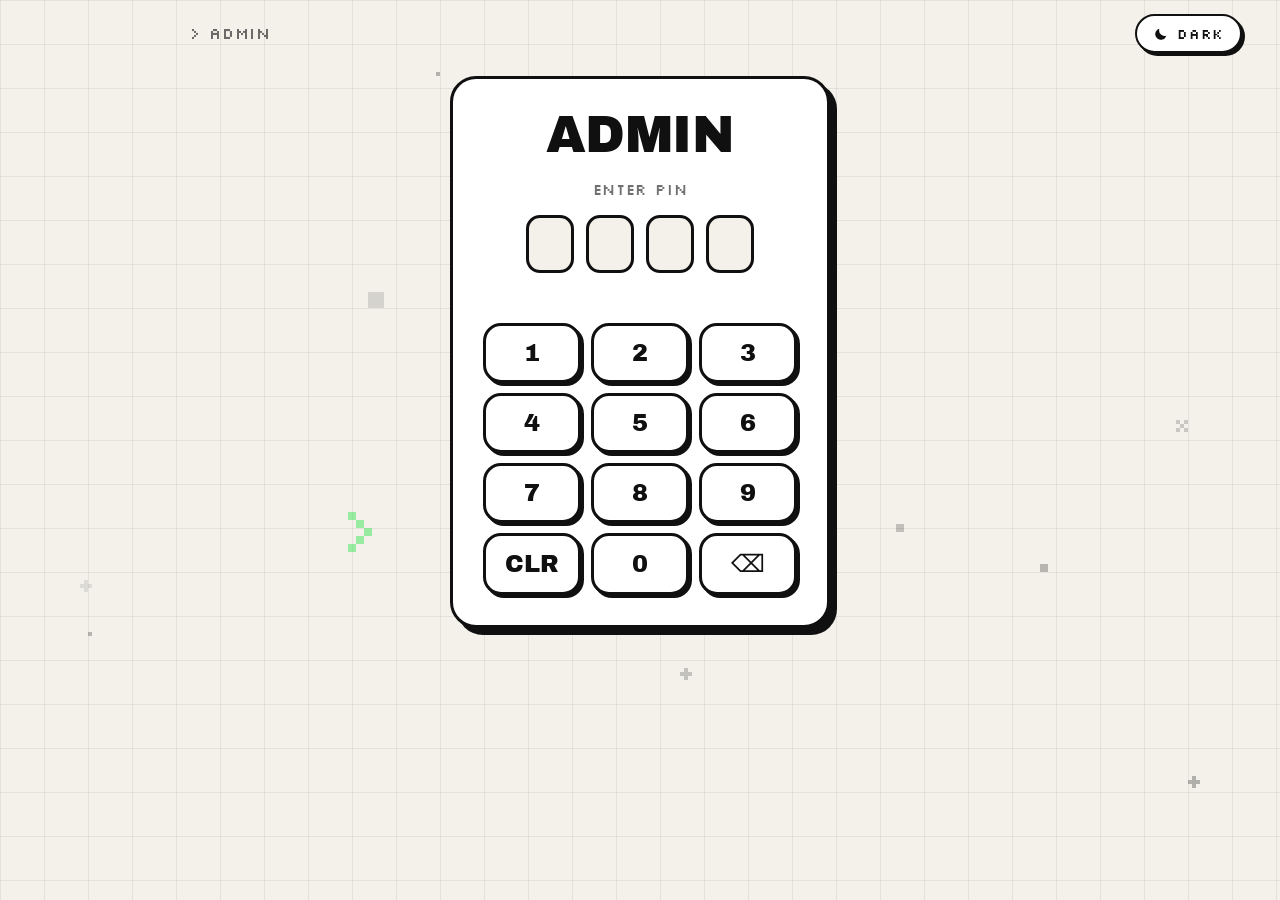
==== admin.html @ 2a78ed84 "Add files via upload" ====
<!DOCTYPE html><html lang="en"><head><meta charset="UTF-8"><meta name="viewport" content="width=device-width, initial-scale=1"><meta name="robots" content="noindex,nofollow">
<script>try{document.documentElement.dataset.theme=localStorage.getItem("theme")||(matchMedia("(prefers-color-scheme:dark)").matches?"dark":"light")}catch(e){document.documentElement.dataset.theme="light"}</script>
<link href="https://fonts.googleapis.com/css2?family=Archivo+Black&family=Bowlby+One&family=Bricolage+Grotesque:opsz,wght@12..96,400;12..96,500;12..96,800&family=Caveat:wght@500&family=Silkscreen&display=swap" rel="stylesheet">
<link rel="stylesheet" href="style.css"><title>Admin</title>
<style>
.pin,.fm{padding:clamp(18px,4vw,30px);display:flex;flex-direction:column;gap:16px}
.pin{max-width:380px;margin:auto;align-items:center;text-align:center;width:100%}
.dots{display:flex;gap:12px}.dots i{width:48px;height:58px;border:3px solid var(--bd);border-radius:14px;display:grid;place-items:center;background:var(--bg)}
.dots i.on::after{content:"";width:18px;height:18px;border-radius:50%;background:var(--acc);border:3px solid var(--bd)}
.shake{animation:sh .4s}@keyframes sh{25%{transform:translateX(-8px)}75%{transform:translateX(8px)}}
.keys{display:grid;grid-template-columns:repeat(3,1fr);gap:10px;width:100%}
.keys button{font-family:'Archivo Black',sans-serif;font-size:1.5rem;padding:14px 0;color:var(--ink);background:var(--card);border:3px solid var(--bd);border-radius:18px;box-shadow:3px 3px 0 var(--sh);cursor:pointer}
.keys button:active{transform:translate(2px,2px);box-shadow:1px 1px 0 var(--sh)}
.tabs,.bar{display:flex;gap:10px;flex-wrap:wrap;align-items:center}
.tabs button.on{background:var(--acc);color:#0b0b0b}
.fld{display:flex;flex-direction:column;gap:6px;font-weight:800;text-align:left}
input,textarea,select{font:inherit;font-weight:500;padding:12px 14px;border:3px solid var(--bd);border-radius:14px;background:var(--bg);color:var(--ink);width:100%}
textarea{resize:vertical;line-height:1.5}
.row .ttl{flex:1;min-width:0}.acts{display:flex;gap:8px;flex-wrap:wrap;justify-content:flex-end}
.dng{background:#ff5a4d;color:#0b0b0b}
.err{color:#ff5a4d;font-weight:800}
</style></head><body>
<main><div class="logo px">&gt; Admin</div><div id="app"></div></main>
<script src="lib.js"></script>
<script>
const PIN="6767",{o,r}=repo();let tab="videos",token=localStorage.getItem("ghtoken")||"",notice="";
const app=$("app"),base="https://api.github.com/repos/"+o+"/"+r;
const hdr=(x={})=>({Accept:"application/vnd.github+json",Authorization:"Bearer "+token,...x});
async function gh(p,opt={}){const res=await fetch(base+p,{cache:"no-store",...opt,headers:hdr(opt.headers)});
 if(!res.ok){const e=new Error("http");e.status=res.status;throw e}return res.status===204?null:res.json()}
async function raw(p){const res=await fetch(base+"/contents/"+p,{cache:"no-store",headers:hdr({Accept:"application/vnd.github.raw+json"})});if(!res.ok)throw 0;return res.text()}
const cp=p=>"/contents/"+p.split("/").map(encodeURIComponent).join("/");
const ls=async d=>{try{return await gh(cp(d))}catch(e){if(e.status===404)return[];throw e}};
const put=(p,b64,sha,m)=>gh(cp(p),{method:"PUT",headers:{"Content-Type":"application/json"},body:JSON.stringify({message:m,content:b64,...(sha?{sha}:{})})});
const del=(p,sha,m)=>gh(cp(p),{method:"DELETE",headers:{"Content-Type":"application/json"},body:JSON.stringify({message:m,sha})});
const enc=t=>{const b=new TextEncoder().encode(t);let s="";for(let i=0;i<b.length;i+=8192)s+=String.fromCharCode(...b.subarray(i,i+8192));return btoa(s)};
const fb64=f=>new Promise((ok,no)=>{const x=new FileReader();x.onload=()=>ok(x.result.split(",")[1]);x.onerror=no;x.readAsDataURL(f)});
const slug=t=>t.toLowerCase().normalize("NFKD").replace(/[^a-z0-9]+/g,"-").replace(/^-|-$/g,"").slice(0,28);
const explain=e=>e.status===401?"The GitHub token is wrong or expired. Tap Disconnect and add a new one.":e.status===403||e.status===404?"GitHub says no. Check the token allows 'Contents: Read and write' for the repository "+r+".":e.status===409||e.status===422?"A save clashed with another one. Wait a few seconds and try again.":"Something went wrong"+(e.status?" ("+e.status+")":"")+". Check your internet and try again.";
const btn=(c,t,f)=>{const b=el("button",c);b.type="button";b.textContent=t;b.onclick=f;return b};

function gate(){
 app.innerHTML='<div class="card pin"><h1>Admin</h1><p class="px hint">Enter PIN</p><div class="dots" id="dots"><i></i><i></i><i></i><i></i></div><p class="hint" id="pm">&nbsp;</p><div class="keys" id="keys"></div></div>';
 let v="",busy=false;const dots=[...document.querySelectorAll("#dots i")];
 const paint=()=>dots.forEach((d,i)=>d.classList.toggle("on",i<v.length));
 const press=k=>{if(busy)return;if(k==="x")v=v.slice(0,-1);else if(k==="c")v="";else if(v.length<4)v+=k;paint();
  if(v.length===4){if(v===PIN){removeEventListener("keydown",kd);sessionStorage.setItem("adm","1");start()}
   else{busy=true;$("pm").textContent="Wrong PIN";$("dots").classList.add("shake");setTimeout(()=>{$("dots").classList.remove("shake");v="";busy=false;paint();$("pm").innerHTML="&nbsp;"},500)}}};
 const kd=e=>{if(/^\d$/.test(e.key))press(e.key);else if(e.key==="Backspace")press("x")};
 addEventListener("keydown",kd);
 const L={c:"CLR",x:"\u232B"};["1","2","3","4","5","6","7","8","9","c","0","x"].forEach(k=>{const b=el("button");b.textContent=L[k]||k;b.onclick=()=>press(k);$("keys").append(b)});
}
function start(){token?dash():connect()}
function connect(m){
 app.innerHTML='<div class="card fm"><h1>Connect GitHub</h1><p class="hint">Repository: <b></b></p><label class="fld">GitHub token<input id="tok" type="password" autocomplete="off" placeholder="github_pat_..."></label><p class="hint">Paste it once. It is kept only in this browser.</p><p class="err" id="cm"></p><div class="bar"></div></div>';
 app.querySelector("b").textContent=o+"/"+r;if(m)$("cm").textContent=m;
 app.querySelector(".bar").append(btn("btn","Connect",async()=>{token=$("tok").value.trim();
  try{const j=await gh("");if(!j.permissions||!j.permissions.push)throw{status:403};localStorage.setItem("ghtoken",token);dash()}catch(e){token="";$("cm").textContent=explain(e)}}));
}
async function dash(){
 app.innerHTML='<div style="display:flex;flex-direction:column;gap:18px"><div class="tabs"></div><div class="bar"></div><p class="hint" id="nt"></p><div class="list" id="items"></div></div>';
 const tabs=app.querySelector(".tabs"),bar=app.querySelector(".bar");
 [["videos","Final Videos"],["scripts","Video Scripts"]].forEach(([k,l])=>{const b=btn("back"+(tab===k?" on":""),l,()=>{tab=k;dash()});tabs.append(b)});
 bar.append(btn("btn","+ Add new",()=>form(null)),btn("back","Disconnect",()=>{localStorage.removeItem("ghtoken");token="";connect()}));
 $("nt").textContent=notice;notice="";
 const box=$("items");box.append(msg("Loading..."));
 try{
  const names=natural((await ls(tab)).filter(x=>x.type==="dir").map(x=>x.name)).reverse();
  const ts=await Promise.all(names.map(n=>raw(tab+"/"+n+"/info.txt").then(t=>parseInfo(t).title||pretty(n)).catch(()=>pretty(n))));
  box.innerHTML="";if(!names.length)box.append(msg("Nothing here yet. Tap + Add new."));
  names.forEach((n,i)=>{const row=el("div","card row"),num=el("span","num"),t=el("span","ttl"),a=el("div","acts");
   num.textContent=numOf(n,0);t.textContent=ts[i];
   const idle=()=>{a.innerHTML="";a.append(btn("back","Edit",()=>form(n)),btn("back","Delete",ask))};
   const ask=()=>{a.innerHTML="";a.append(btn("back dng","Yes, delete",()=>remove(n,a)),btn("back","Cancel",idle))};
   idle();row.append(num,t,a);box.append(row)});
 }catch(e){box.innerHTML="";box.append(msg(explain(e)))}
}
async function remove(n,a){
 a.textContent="Deleting...";
 try{const fs=await ls(tab+"/"+n);for(const f of fs)await del(tab+"/"+n+"/"+f.name,f.sha,"Delete "+n);notice="Deleted. The live site updates in 1-2 minutes."}
 catch(e){notice=explain(e)}
 dash();
}
async function form(item){
 const sc=tab==="scripts",k=tab;
 app.innerHTML='<div class="card fm"><h1></h1>'+
  '<label class="fld">Title<input id="ft"></label>'+
  '<label class="fld">'+(sc?"Instagram video link":"YouTube link (clients watch this)")+'<input id="fv" placeholder="https://..."></label>'+
  (sc?"":'<label class="fld">Google Drive link (for the Download button)<input id="fd" placeholder="https://drive.google.com/..."></label>')+
  '<label class="fld">Video shape<select id="fs"><option value="vertical">Vertical (reel)</option><option value="wide">Wide (16:9)</option></select></label>'+
  (sc?'<label class="fld">Script text<textarea id="fx" rows="14" placeholder="One line per line. Blank line = new paragraph. Put *stars* around bold lines."></textarea></label><label class="fld">Audio (MP3 only)<input id="fa" type="file" accept=".mp3,audio/mpeg"></label>':"")+
  '<p class="hint" id="st"></p><div class="bar"></div></div>';
 app.querySelector("h1").textContent=(item?"Edit ":"New ")+(sc?"script":"video");
 const st=m=>{$("st").textContent=m},sh={};
 const bar=app.querySelector(".bar"),save=btn("btn","Save",go),cancel=btn("back","Cancel",dash);bar.append(save,cancel);
 if(item){st("Loading...");save.disabled=true;
  try{(await ls(k+"/"+item)).forEach(f=>sh[f.name]=f.sha);
   const i=parseInfo(await raw(k+"/"+item+"/info.txt").catch(()=>""));
   $("ft").value=i.title||pretty(item);$("fv").value=i.video;if(!sc)$("fd").value=i.download;$("fs").value=i.wide?"wide":"vertical";
   if(sc)$("fx").value=await raw(k+"/"+item+"/script.txt").catch(()=>"");st("")}
  catch(e){st(explain(e));return}
  save.disabled=false}
 async function go(){
  const t=$("ft").value.trim(),v=$("fv").value.trim(),d=sc?"":$("fd").value.trim(),w=$("fs").value==="wide";
  if(!t)return st("Please enter a title.");
  let tx="",au=null;
  if(sc){tx=$("fx").value.replace(/\r/g,"").trim();au=$("fa").files[0]||null;
   if(!tx)return st("Please paste the script text.");
   if(!item&&!au)return st("Please choose the MP3 audio file.");
   if(au&&!/\.mp3$/i.test(au.name))return st("Audio must be an MP3 file.");
   if(au&&au.size>25*1024*1024)return st("That audio is over 25 MB. Export it smaller (96 kbps mono).")}
  save.disabled=true;
  try{
   let folder=item;
   if(!item){const dirs=(await ls(k)).filter(x=>x.type==="dir").map(x=>x.name);
    folder=String(Math.max(0,...dirs.map(n=>+(n.match(/^\d+/)||[0])[0]))+1).padStart(2,"0")+"-"+(slug(t)||"item")}
   const info="Title: "+t+"\nVideo: "+v+(d?"\nDownload: "+d:"")+"\nShape: "+(w?"wide":"vertical")+"\n";
   const fl=[{n:"info.txt",b:enc(info)}];
   if(sc){fl.push({n:"script.txt",b:enc(tx+"\n")});if(au)fl.push({n:"audio.mp3",b:await fb64(au)})}
   for(let i=0;i<fl.length;i++){st("Saving "+(i+1)+" of "+fl.length+"...");await put(k+"/"+folder+"/"+fl[i].n,fl[i].b,sh[fl[i].n],(item?"Update ":"Add ")+folder)}
   notice="Saved. The live site updates in 1-2 minutes.";dash();
  }catch(e){st(explain(e));save.disabled=false}
 }
}
sessionStorage.getItem("adm")==="1"?start():gate();
</script></body></html>
---- style.css ----
:root{--acc:#2ee84f;--yel:#f5b800;--bg:#f3f1ea;--ink:#101010;--card:#fff;--bd:#101010;--sh:#101010;--mute:rgba(16,16,16,.6);--line:rgba(16,16,16,.07);--hl:rgba(46,232,79,.34);
 --dkb:#101010;--dkt:#fff;--ca:#fff;--ta:#101010;--pa:#fff;--cb:#101010;--tb:#fff;--pb:#1d1d1d;--pillb:#2ee84f;--pillt:#0b0b0b;--pilla:#101010;--pillat:#fff}
[data-theme=dark]{--bg:#101010;--ink:#f4f3ee;--card:#1b1b1b;--bd:#f4f3ee;--sh:#2ee84f;--mute:rgba(244,243,238,.62);--line:rgba(255,255,255,.05);--hl:rgba(46,232,79,.3);
 --dkb:#f4f3ee;--dkt:#101010;--ca:#1b1b1b;--ta:#f4f3ee;--pa:#2a2a2a;--cb:#2ee84f;--tb:#0b0b0b;--pb:#f4f3ee;--pillb:#0b0b0b;--pillt:#2ee84f;--pilla:#f4f3ee;--pillat:#101010}
*{box-sizing:border-box;margin:0}
[hidden]{display:none!important}
html{color-scheme:light}[data-theme=dark]{color-scheme:dark}
body{font-family:'Bricolage Grotesque',system-ui,-apple-system,'Segoe UI',sans-serif;color:var(--ink);background-color:var(--bg);
 background-image:linear-gradient(var(--line) 1px,transparent 1px),linear-gradient(90deg,var(--line) 1px,transparent 1px);background-size:44px 44px;background-attachment:fixed;
 min-height:100vh;display:flex;justify-content:center;padding:14px clamp(12px,3vw,40px) clamp(14px,3vw,40px);position:relative;overflow-x:hidden;transition:background-color .3s,color .3s}
#fx{position:fixed;inset:0;width:100%;height:100%;z-index:0;pointer-events:none}
main{position:relative;z-index:1;width:100%;max-width:900px;display:flex;flex-direction:column;gap:clamp(14px,2.4vw,24px)}
main.full{min-height:calc(100svh - 14px - clamp(14px,3vw,40px))}
.px{font-family:'Silkscreen','Courier New',monospace;text-transform:uppercase;letter-spacing:.04em}
.card{background:var(--card);border:3px solid var(--bd);border-radius:26px;box-shadow:7px 7px 0 var(--sh);transition:background-color .3s,border-color .3s}
:focus-visible{outline:3px solid var(--acc);outline-offset:3px}
h1,h2,.num{font-family:'Archivo Black','Bricolage Grotesque',sans-serif;font-weight:400;text-transform:uppercase;letter-spacing:-.01em}
header.card{padding:clamp(18px,3.4vw,32px)}
h1{font-size:clamp(1.7rem,6vw,3.2rem);line-height:1.05}
.back,.theme{font-family:'Silkscreen','Courier New',monospace;text-transform:uppercase;font-size:.85rem;letter-spacing:.04em;color:var(--ink);text-decoration:none;
 background:var(--card);border:2.5px solid var(--bd);border-radius:99px;padding:9px 16px;box-shadow:3px 3px 0 var(--sh);cursor:pointer;display:inline-flex;align-items:center;gap:8px}
.back{align-self:flex-start}
.theme{position:absolute;top:14px;right:clamp(12px,3vw,40px);z-index:30}
.theme svg{width:16px;height:16px;fill:currentColor}
.back:active,.theme:active{transform:translate(2px,2px);box-shadow:1px 1px 0 var(--sh)}
.btn{display:inline-block;text-decoration:none;color:#0b0b0b;font-family:'Archivo Black',sans-serif;text-transform:uppercase;font-size:1.05rem;padding:15px 28px;background:var(--acc);
 border:3px solid var(--bd);border-radius:99px;box-shadow:5px 5px 0 var(--sh);text-align:center;cursor:pointer}
.btn:active{transform:translate(3px,3px);box-shadow:1px 1px 0 var(--sh)}
.msg{padding:24px;font-size:1.2rem;font-weight:500;line-height:1.5}
.hint{font-size:.95rem;font-weight:500;color:var(--mute);text-align:center}
/* home */
.logo{font-size:1rem;color:var(--mute);padding:9px 0}
.hub{flex:1;display:flex;flex-direction:column;justify-content:center;gap:clamp(22px,3.6vw,34px);padding-block:12px}
.big{--t:var(--ta);--pp:var(--pa);--hf:var(--acc);--hs:#101010;position:relative;display:grid;grid-template-columns:1fr auto;align-content:center;align-items:center;column-gap:clamp(10px,3vw,28px);row-gap:6px;
 min-height:clamp(200px,29vh,270px);padding:clamp(18px,3.4vw,32px);border:3px solid var(--bd);border-radius:30px;text-decoration:none;
 background:var(--ca);color:var(--ta);box-shadow:7px 7px 0 var(--sh);transition:transform .12s,box-shadow .12s,background-color .3s}
.big.cb{--t:var(--tb);--pp:var(--pb);--hf:#fff;--hs:var(--acc);background:var(--cb);color:var(--tb)}
[data-theme=dark] .big{--hf:#f4f3ee;--hs:var(--acc)}
[data-theme=dark] .big.cb{--hf:#fff;--hs:#0b0b0b}
.big:hover{transform:translate(-3px,-3px);box-shadow:11px 11px 0 var(--sh)}
.big:active{transform:translate(4px,4px);box-shadow:2px 2px 0 var(--sh)}
.big h2{grid-column:1;font-family:'Bowlby One','Archivo Black',sans-serif;text-transform:none;letter-spacing:0;font-size:clamp(1.9rem,8.6vw,3.8rem);line-height:.98;color:var(--hf);padding-bottom:6px;
 text-shadow:-2px -2px 0 #0b0b0b,2px -2px 0 #0b0b0b,-2px 2px 0 #0b0b0b,2px 2px 0 #0b0b0b,0 -2px 0 #0b0b0b,0 2px 0 #0b0b0b,-2px 0 0 #0b0b0b,2px 0 0 #0b0b0b,
 3px 3px 0 var(--hs),4px 4px 0 var(--hs),5px 5px 0 var(--hs),6px 6px 0 var(--hs),7px 7px 0 #0b0b0b}
.big em{grid-column:1;font-family:'Caveat',cursive;font-style:normal;font-size:clamp(1.15rem,3.6vw,1.5rem);opacity:.75}
.art{grid-column:2;grid-row:1/4;width:clamp(100px,27vw,190px);height:auto}
.pill{grid-column:1;justify-self:start;margin-top:8px;font-family:'Silkscreen',monospace;font-size:clamp(.85rem,2.4vw,1.05rem);letter-spacing:.06em;padding:10px clamp(20px,4vw,32px);border-radius:99px;background:var(--pilla);color:var(--pillat)}
.big.cb .pill{background:var(--pillb);color:var(--pillt)}
.sp{transform-box:fill-box;transform-origin:center;animation:blink 2.8s steps(2,jump-none) infinite}.sp.d2{animation-delay:1.4s}
.cur{animation:blink 1.2s steps(2,jump-none) infinite}
@keyframes blink{50%{opacity:.2;transform:scale(.8)}}
@media(prefers-reduced-motion:reduce){.sp,.cur{animation:none}}
/* script list: numbered rows */
.list{display:flex;flex-direction:column;gap:clamp(12px,2vw,18px)}
.row{display:flex;align-items:center;gap:clamp(12px,2.4vw,22px);padding:clamp(12px,2vw,18px);text-decoration:none;color:inherit;transition:transform .1s,box-shadow .1s}
.row:hover{transform:translate(-2px,-2px);box-shadow:10px 10px 0 var(--sh)}
.row:active{transform:translate(4px,4px);box-shadow:2px 2px 0 var(--sh)}
.num{flex:none;min-width:clamp(56px,9vw,76px);height:clamp(56px,9vw,76px);display:grid;place-items:center;border:3px solid var(--bd);border-radius:18px;background:var(--acc);color:#0b0b0b;font-size:clamp(1.3rem,3vw,1.8rem);padding:0 10px}
.ttl{font-weight:800;font-size:clamp(1.15rem,2.8vw,1.7rem);line-height:1.2}
/* video list: folders */
.list.grid{display:grid;grid-template-columns:repeat(auto-fill,minmax(250px,1fr));gap:38px 24px;padding-top:20px}
.fold{position:relative;display:block;text-decoration:none;color:inherit}
.fold .tab{position:absolute;left:24px;top:-20px;width:100px;height:36px;background:var(--c);border:3px solid var(--bd);border-bottom:0;border-radius:14px 14px 0 0}
.fold .body{position:relative;z-index:1;display:grid;grid-template-columns:auto 1fr;gap:16px 12px;align-content:space-between;min-height:176px;padding:18px;transition:transform .1s,box-shadow .1s}
.fold:hover .body{transform:translate(-2px,-2px);box-shadow:10px 10px 0 var(--sh)}
.fold:active .body{transform:translate(4px,4px);box-shadow:2px 2px 0 var(--sh)}
.fold .ico{width:64px;height:64px;border:3px solid var(--bd);border-radius:14px;background:var(--c);display:grid;place-items:center}
.fold .ico svg{width:34px;height:34px}
.fold .meta{justify-self:end;font-size:.8rem;color:var(--mute)}
.fold .ttl2{grid-column:1/-1;font-size:1.3rem;font-weight:800;line-height:1.2}
/* video embed */
.vid{padding:clamp(12px,2vw,20px);display:flex;flex-direction:column;align-items:center;gap:16px}
.frame{width:100%;border:3px solid var(--bd);border-radius:18px;overflow:hidden;background:#000}
.frame.v{max-width:400px;aspect-ratio:9/16}.frame.w{aspect-ratio:16/9}.frame.ig{max-width:420px;height:min(78vh,720px);background:#fff}
.frame iframe,.frame video{width:100%;height:100%;border:0;display:block;object-fit:contain;background:#000}
/* script text */
#box{padding:clamp(18px,3.4vw,38px);font-size:clamp(1.3rem,1.05rem + 1.3vw,1.9rem);line-height:1.55;font-weight:500}
.l{display:block;margin-top:.35em}.l.br{margin-top:1.1em}.l:first-child{margin-top:0}
.l.b{font-weight:800;border-left:6px solid var(--acc);padding-left:.6em}
.w{opacity:.4;border-radius:8px;padding:1px 2px;cursor:pointer;transition:opacity .25s,background .25s}
.w.done{opacity:1}.w.now{opacity:1;background:var(--hl);box-shadow:0 0 0 3px var(--hl)}
.note{font-weight:500;color:var(--mute)}
/* bottom player */
.fade{position:fixed;left:0;right:0;bottom:0;height:min(210px,30vh);z-index:4;pointer-events:none;background:linear-gradient(to bottom,transparent,var(--bg) 70%)}
.dock{position:fixed;left:50%;transform:translateX(-50%);bottom:max(14px,env(safe-area-inset-bottom));width:min(780px,calc(100% - 28px));z-index:5;
 display:flex;align-items:center;gap:clamp(14px,2.4vw,22px);padding:14px clamp(14px,2.4vw,22px);background:var(--dkb);color:var(--dkt);border-radius:34px;box-shadow:0 8px 0 var(--sh)}
#play{flex:none;width:clamp(64px,10vw,78px);aspect-ratio:1;border-radius:50%;border:3px solid var(--dkt);background:var(--acc);color:#0b0b0b;display:grid;place-items:center;cursor:pointer;transition:transform .1s}
#play:active{transform:scale(.92)}#play:disabled{opacity:.45;cursor:wait}#play svg{width:42%;fill:currentColor}
.track{flex:1;min-width:0;display:flex;flex-direction:column;gap:9px}
.np{font-weight:800;font-size:1rem;white-space:nowrap;overflow:hidden;text-overflow:ellipsis}
.time{font-weight:800;font-size:.95rem;font-variant-numeric:tabular-nums}.time i{font-style:normal;font-weight:400;opacity:.6}
#bar{-webkit-appearance:none;appearance:none;width:100%;height:10px;border-radius:99px;cursor:pointer;border:0;
 background:linear-gradient(var(--acc),var(--acc)) 0/var(--p,0%) 100% no-repeat,color-mix(in srgb,var(--dkt) 25%,transparent)}
#bar::-webkit-slider-thumb{-webkit-appearance:none;width:22px;height:22px;border-radius:50%;background:var(--dkt);border:4px solid var(--acc)}
#bar::-moz-range-thumb{width:14px;height:14px;border-radius:50%;background:var(--dkt);border:4px solid var(--acc)}
@media(max-width:560px){.card{box-shadow:5px 5px 0 var(--sh);border-radius:20px}.theme{right:12px}}
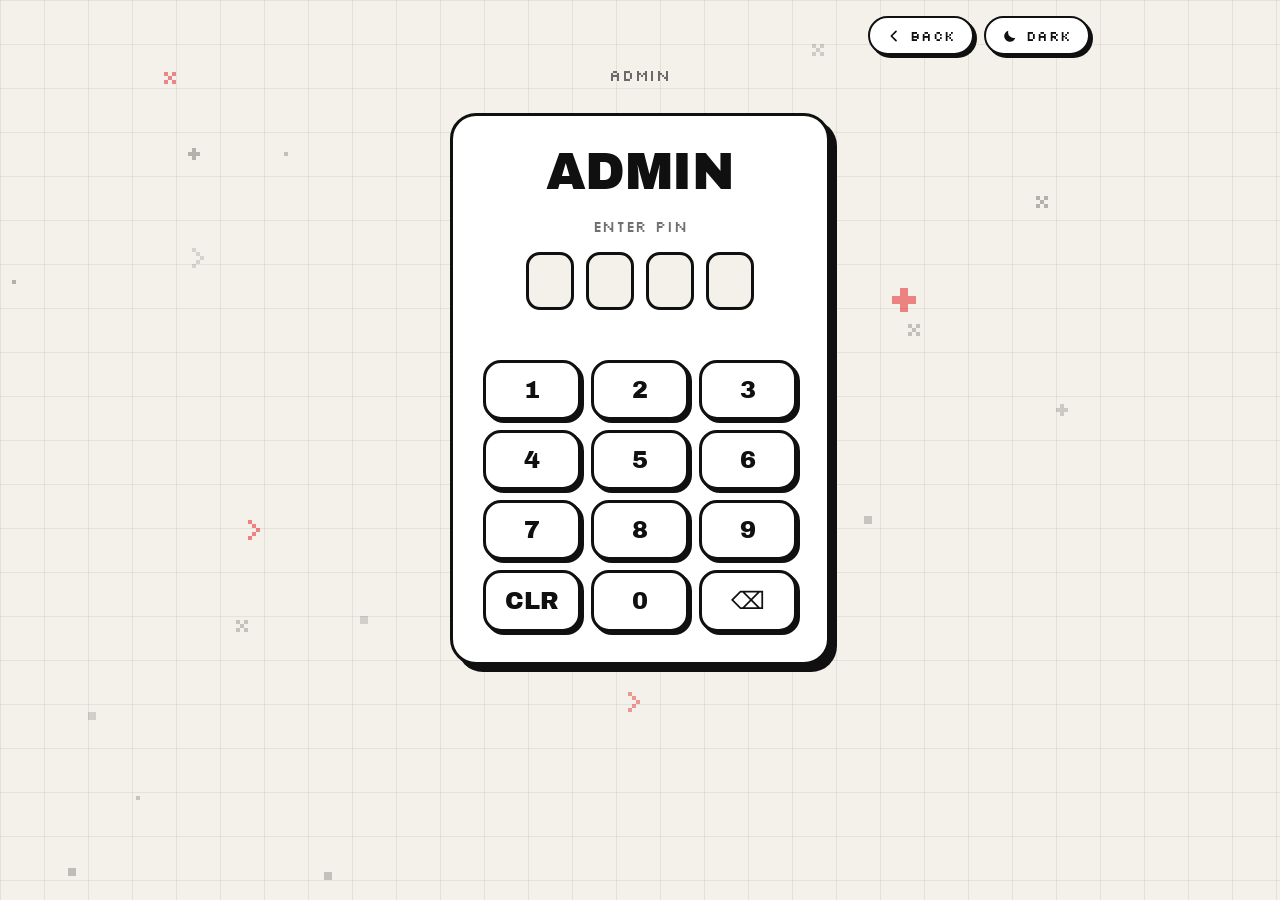
==== commit 3c21e91c: "Add files via upload" ====
--- a/admin.html
+++ b/admin.html
@@ -3,6 +3,10 @@
 <link href="https://fonts.googleapis.com/css2?family=Archivo+Black&family=Bowlby+One&family=Bricolage+Grotesque:opsz,wght@12..96,400;12..96,500;12..96,800&family=Caveat:wght@500&family=Silkscreen&display=swap" rel="stylesheet">
 <link rel="stylesheet" href="style.css"><title>Admin</title>
 <style>
+/* RED THEME - admin page only */
+:root{--acc:#e5262b;--hl:rgba(229,38,43,.28)}
+[data-theme=dark]{--acc:#ff4a4a;--sh:#ff4a4a;--hl:rgba(255,74,74,.3)}
+:root:not([data-theme=dark]){--sh:#101010}
 .pin,.fm{padding:clamp(18px,4vw,30px);display:flex;flex-direction:column;gap:16px}
 .pin{max-width:380px;margin:auto;align-items:center;text-align:center;width:100%}
 .dots{display:flex;gap:12px}.dots i{width:48px;height:58px;border:3px solid var(--bd);border-radius:14px;display:grid;place-items:center;background:var(--bg)}
@@ -11,16 +15,48 @@
 .keys{display:grid;grid-template-columns:repeat(3,1fr);gap:10px;width:100%}
 .keys button{font-family:'Archivo Black',sans-serif;font-size:1.5rem;padding:14px 0;color:var(--ink);background:var(--card);border:3px solid var(--bd);border-radius:18px;box-shadow:3px 3px 0 var(--sh);cursor:pointer}
 .keys button:active{transform:translate(2px,2px);box-shadow:1px 1px 0 var(--sh)}
-.tabs,.bar{display:flex;gap:10px;flex-wrap:wrap;align-items:center}
-.tabs button.on{background:var(--acc);color:#0b0b0b}
+.btn,.num{color:#fff}
 .fld{display:flex;flex-direction:column;gap:6px;font-weight:800;text-align:left}
 input,textarea,select{font:inherit;font-weight:500;padding:12px 14px;border:3px solid var(--bd);border-radius:14px;background:var(--bg);color:var(--ink);width:100%}
 textarea{resize:vertical;line-height:1.5}
 .row .ttl{flex:1;min-width:0}.acts{display:flex;gap:8px;flex-wrap:wrap;justify-content:flex-end}
-.dng{background:#ff5a4d;color:#0b0b0b}
-.err{color:#ff5a4d;font-weight:800}
+.dng{background:#7a0b0e;color:#fff}
+.err{color:var(--acc);font-weight:800}
+/* top bar */
+.top{display:flex;flex-direction:column;gap:6px;padding-top:2px}
+.cluster{display:flex;justify-content:flex-end;align-items:center;gap:10px}
+.cluster .theme{position:static;order:3}
+.cluster #exitb{order:2}.cluster #backb{order:1}
+.circ{width:42px;height:42px;padding:0;justify-content:center}
+.circ svg{width:20px;height:20px;fill:none;stroke:currentColor;stroke-width:2.4;stroke-linecap:round;stroke-linejoin:round}
+.cluster .back svg{width:16px;height:16px;fill:none;stroke:currentColor;stroke-width:2.6;stroke-linecap:round;stroke-linejoin:round}
+.ttlc{text-align:center;font-size:1rem;color:var(--mute);padding:4px 0}
+/* big tabs */
+.tabs{display:grid;grid-template-columns:1fr 1fr;gap:14px}
+.tabs button{font-family:'Archivo Black',sans-serif;text-transform:uppercase;font-size:clamp(1.05rem,4.4vw,1.5rem);padding:clamp(20px,5vw,30px) 10px;line-height:1.1;color:var(--ink);background:var(--card);border:3px solid var(--bd);border-radius:22px;box-shadow:5px 5px 0 var(--sh);cursor:pointer}
+.tabs button:active{transform:translate(3px,3px);box-shadow:1px 1px 0 var(--sh)}
+.tabs button.on{background:var(--acc);color:#fff}
+/* plus button + fade */
+.afade{position:fixed;left:0;right:0;bottom:0;height:min(170px,26vh);z-index:4;pointer-events:none;background:linear-gradient(to bottom,transparent,var(--bg) 72%)}
+.fab{position:fixed;left:50%;transform:translateX(-50%);bottom:max(18px,env(safe-area-inset-bottom));z-index:6;width:74px;height:74px;border-radius:50%;border:3px solid var(--bd);background:var(--acc);color:#fff;display:grid;place-items:center;cursor:pointer;box-shadow:5px 5px 0 var(--sh)}
+.fab svg{width:34px;height:34px;fill:none;stroke:currentColor;stroke-width:3.4;stroke-linecap:round}
+.fab:active{transform:translate(calc(-50% + 3px),3px);box-shadow:1px 1px 0 var(--sh)}
+.pad{height:150px}
+/* form extras */
+.sec{font-family:'Silkscreen',monospace;text-transform:uppercase;font-size:.8rem;letter-spacing:.06em;color:var(--mute);margin-top:4px}
+.pastebar{display:flex;justify-content:space-between;align-items:center;gap:10px}
+.mini{padding:7px 14px;font-size:.78rem}
+.file{display:flex;align-items:center;gap:12px;flex-wrap:wrap;padding:12px 14px;border:3px dashed var(--bd);border-radius:14px;background:var(--bg)}
+.file input{display:none}
+.file span{font-weight:500;color:var(--mute);word-break:break-all;flex:1;min-width:120px}
+.fbar{display:flex;gap:10px;flex-wrap:wrap;align-items:center}
 </style></head><body>
-<main><div class="logo px">&gt; Admin</div><div id="app"></div></main>
+<main><div class="top"><div class="cluster" id="cluster"></div><div class="ttlc px">Admin</div></div><div id="app"></div></main>
+<script>
+/* admin only: recolor the green background sparkles to red (lib.js is shared with the main site and stays untouched) */
+(function(){var d=Object.getOwnPropertyDescriptor(CanvasRenderingContext2D.prototype,"fillStyle");
+Object.defineProperty(CanvasRenderingContext2D.prototype,"fillStyle",{get:d.get,set:function(v){if(typeof v==="string")v=v.replace("rgba(46,232,79,","rgba(229,38,43,");d.set.call(this,v)}})})();
+</script>
 <script src="lib.js"></script>
 <script>
 const PIN="6767",{o,r}=repo();let tab="videos",token=localStorage.getItem("ghtoken")||"",notice="";
@@ -36,10 +72,32 @@
 const enc=t=>{const b=new TextEncoder().encode(t);let s="";for(let i=0;i<b.length;i+=8192)s+=String.fromCharCode(...b.subarray(i,i+8192));return btoa(s)};
 const fb64=f=>new Promise((ok,no)=>{const x=new FileReader();x.onload=()=>ok(x.result.split(",")[1]);x.onerror=no;x.readAsDataURL(f)});
 const slug=t=>t.toLowerCase().normalize("NFKD").replace(/[^a-z0-9]+/g,"-").replace(/^-|-$/g,"").slice(0,28);
-const explain=e=>e.status===401?"The GitHub token is wrong or expired. Tap Disconnect and add a new one.":e.status===403||e.status===404?"GitHub says no. Check the token allows 'Contents: Read and write' for the repository "+r+".":e.status===409||e.status===422?"A save clashed with another one. Wait a few seconds and try again.":"Something went wrong"+(e.status?" ("+e.status+")":"")+". Check your internet and try again.";
+const explain=e=>e.status===401?(localStorage.removeItem("ghtoken"),token="","The GitHub token is wrong or expired. Add a new one."):e.status===403||e.status===404?"GitHub says no. Check the token allows 'Contents: Read and write' for the repository "+r+".":e.status===409||e.status===422?"A save clashed with another one. Wait a few seconds and try again.":"Something went wrong"+(e.status?" ("+e.status+")":"")+". Check your internet and try again.";
 const btn=(c,t,f)=>{const b=el("button",c);b.type="button";b.textContent=t;b.onclick=f;return b};
 
+const IC_BACK='<svg viewBox="0 0 24 24"><path d="M15 5l-7 7 7 7"/></svg>',
+IC_EXIT='<svg viewBox="0 0 24 24"><path d="M9 21H5a2 2 0 0 1-2-2V5a2 2 0 0 1 2-2h4"/><path d="M16 17l5-5-5-5"/><path d="M21 12H9"/></svg>',
+IC_PLUS='<svg viewBox="0 0 24 24"><path d="M12 4v16M4 12h16"/></svg>';
+const cluster=$("cluster");
+const backb=el("button","back");backb.id="backb";backb.type="button";backb.innerHTML=IC_BACK+"Back";
+const exitb=el("button","back circ");exitb.id="exitb";exitb.type="button";exitb.innerHTML=IC_EXIT;exitb.setAttribute("aria-label","Exit admin");exitb.title="Exit";
+cluster.append(backb,exitb);
+const tb=document.querySelector("body > .theme");if(tb)cluster.append(tb);
+const fade=el("div","afade"),fab=el("button","fab");fab.type="button";fab.innerHTML=IC_PLUS;fab.setAttribute("aria-label","Add new");
+document.body.append(fade,fab);
+let goBack=()=>{location.href="index.html"};
+backb.onclick=()=>goBack();
+exitb.onclick=()=>{sessionStorage.removeItem("adm");gate()};
+// v: "gate" | "connect" | "dash" | "form"
+function view(v){
+ fade.hidden=fab.hidden=v!=="dash";
+ exitb.hidden=v==="gate";
+ goBack=v==="form"?()=>dash():()=>{location.href="index.html"};
+ scrollTo(0,0);
+}
+
 function gate(){
+ view("gate");
  app.innerHTML='<div class="card pin"><h1>Admin</h1><p class="px hint">Enter PIN</p><div class="dots" id="dots"><i></i><i></i><i></i><i></i></div><p class="hint" id="pm">&nbsp;</p><div class="keys" id="keys"></div></div>';
  let v="",busy=false;const dots=[...document.querySelectorAll("#dots i")];
  const paint=()=>dots.forEach((d,i)=>d.classList.toggle("on",i<v.length));
@@ -52,28 +110,30 @@
 }
 function start(){token?dash():connect()}
 function connect(m){
+ view("connect");
  app.innerHTML='<div class="card fm"><h1>Connect GitHub</h1><p class="hint">Repository: <b></b></p><label class="fld">GitHub token<input id="tok" type="password" autocomplete="off" placeholder="github_pat_..."></label><p class="hint">Paste it once. It is kept only in this browser.</p><p class="err" id="cm"></p><div class="bar"></div></div>';
  app.querySelector("b").textContent=o+"/"+r;if(m)$("cm").textContent=m;
  app.querySelector(".bar").append(btn("btn","Connect",async()=>{token=$("tok").value.trim();
   try{const j=await gh("");if(!j.permissions||!j.permissions.push)throw{status:403};localStorage.setItem("ghtoken",token);dash()}catch(e){token="";$("cm").textContent=explain(e)}}));
 }
 async function dash(){
- app.innerHTML='<div style="display:flex;flex-direction:column;gap:18px"><div class="tabs"></div><div class="bar"></div><p class="hint" id="nt"></p><div class="list" id="items"></div></div>';
- const tabs=app.querySelector(".tabs"),bar=app.querySelector(".bar");
- [["videos","Final Videos"],["scripts","Video Scripts"]].forEach(([k,l])=>{const b=btn("back"+(tab===k?" on":""),l,()=>{tab=k;dash()});tabs.append(b)});
- bar.append(btn("btn","+ Add new",()=>form(null)),btn("back","Disconnect",()=>{localStorage.removeItem("ghtoken");token="";connect()}));
+ view("dash");
+ app.innerHTML='<div style="display:flex;flex-direction:column;gap:18px"><div class="tabs"></div><p class="hint" id="nt"></p><div class="list" id="items"></div><div class="pad"></div></div>';
+ const tabs=app.querySelector(".tabs");
+ [["videos","Final Videos"],["scripts","Video Scripts"]].forEach(([k,l])=>{tabs.append(btn(tab===k?"on":"",l,()=>{tab=k;dash()}))});
+ fab.onclick=()=>form(null);
  $("nt").textContent=notice;notice="";
  const box=$("items");box.append(msg("Loading..."));
  try{
   const names=natural((await ls(tab)).filter(x=>x.type==="dir").map(x=>x.name)).reverse();
   const ts=await Promise.all(names.map(n=>raw(tab+"/"+n+"/info.txt").then(t=>parseInfo(t).title||pretty(n)).catch(()=>pretty(n))));
-  box.innerHTML="";if(!names.length)box.append(msg("Nothing here yet. Tap + Add new."));
+  box.innerHTML="";if(!names.length)box.append(msg("Nothing here yet. Tap the + button."));
   names.forEach((n,i)=>{const row=el("div","card row"),num=el("span","num"),t=el("span","ttl"),a=el("div","acts");
    num.textContent=numOf(n,0);t.textContent=ts[i];
    const idle=()=>{a.innerHTML="";a.append(btn("back","Edit",()=>form(n)),btn("back","Delete",ask))};
    const ask=()=>{a.innerHTML="";a.append(btn("back dng","Yes, delete",()=>remove(n,a)),btn("back","Cancel",idle))};
    idle();row.append(num,t,a);box.append(row)});
- }catch(e){box.innerHTML="";box.append(msg(explain(e)))}
+ }catch(e){box.innerHTML="";box.append(msg(explain(e)));if(e.status===401)setTimeout(()=>connect(),1500)}
 }
 async function remove(n,a){
  a.textContent="Deleting...";
@@ -82,29 +142,36 @@
  dash();
 }
 async function form(item){
+ view("form");
  const sc=tab==="scripts",k=tab;
  app.innerHTML='<div class="card fm"><h1></h1>'+
-  '<label class="fld">Title<input id="ft"></label>'+
-  '<label class="fld">'+(sc?"Instagram video link":"YouTube link (clients watch this)")+'<input id="fv" placeholder="https://..."></label>'+
-  (sc?"":'<label class="fld">Google Drive link (for the Download button)<input id="fd" placeholder="https://drive.google.com/..."></label>')+
-  '<label class="fld">Video shape<select id="fs"><option value="vertical">Vertical (reel)</option><option value="wide">Wide (16:9)</option></select></label>'+
-  (sc?'<label class="fld">Script text<textarea id="fx" rows="14" placeholder="One line per line. Blank line = new paragraph. Put *stars* around bold lines."></textarea></label><label class="fld">Audio (MP3 only)<input id="fa" type="file" accept=".mp3,audio/mpeg"></label>':"")+
-  '<p class="hint" id="st"></p><div class="bar"></div></div>';
+  '<label class="fld">'+(sc?"Header (title)":"Title")+'<input id="f_t" placeholder="'+(sc?"Script header":"Video title")+'"></label>'+
+  '<label class="fld">'+(sc?"Instagram reel link":"YouTube link (clients watch this)")+'<input id="f_v" inputmode="url" placeholder="https://..."></label>'+
+  (sc?"":'<label class="fld">Google Drive link (for the Download button)<input id="f_d" inputmode="url" placeholder="https://drive.google.com/..."></label>')+
+  '<label class="fld">Video shape<select id="f_s"><option value="vertical">Vertical (reel)</option><option value="wide">Wide (16:9)</option></select></label>'+
+  (sc?'<div class="fld"><div class="pastebar"><span>Script text</span><button type="button" class="back mini" id="f_paste">Paste</button></div><textarea id="f_x" rows="14" placeholder="Paste or type the script here. One line per line. Blank line = new paragraph. Put *stars* around bold lines."></textarea></div>'+
+   '<div class="fld"><span>Audio file (MP3)</span><label class="file"><input id="f_a" type="file" accept=".mp3,audio/mpeg"><span class="back" id="f_pick">Choose MP3</span><span id="f_an">No file chosen</span></label></div>':"")+
+  '<p class="hint" id="st"></p><div class="fbar"></div></div>';
  app.querySelector("h1").textContent=(item?"Edit ":"New ")+(sc?"script":"video");
  const st=m=>{$("st").textContent=m},sh={};
- const bar=app.querySelector(".bar"),save=btn("btn","Save",go),cancel=btn("back","Cancel",dash);bar.append(save,cancel);
+ const bar=app.querySelector(".fbar"),save=btn("btn","Save",go),cancel=btn("back","Cancel",dash);bar.append(save,cancel);
+ if(sc){
+  $("f_a").onchange=()=>{const f=$("f_a").files[0];$("f_an").textContent=f?f.name:(item?"Keeping current audio":"No file chosen")};
+  $("f_paste").onclick=async()=>{try{const t=await navigator.clipboard.readText();const x=$("f_x");x.value=x.value?x.value+"\n"+t:t}catch(e){st("Your browser blocked pasting. Long-press inside the box and choose Paste.")}};
+  if(item)$("f_an").textContent="Keeping current audio (choose a file to replace it)";
+ }
  if(item){st("Loading...");save.disabled=true;
   try{(await ls(k+"/"+item)).forEach(f=>sh[f.name]=f.sha);
    const i=parseInfo(await raw(k+"/"+item+"/info.txt").catch(()=>""));
-   $("ft").value=i.title||pretty(item);$("fv").value=i.video;if(!sc)$("fd").value=i.download;$("fs").value=i.wide?"wide":"vertical";
-   if(sc)$("fx").value=await raw(k+"/"+item+"/script.txt").catch(()=>"");st("")}
+   $("f_t").value=i.title||pretty(item);$("f_v").value=i.video;if(!sc)$("f_d").value=i.download;$("f_s").value=i.wide?"wide":"vertical";
+   if(sc)$("f_x").value=await raw(k+"/"+item+"/script.txt").catch(()=>"");st("")}
   catch(e){st(explain(e));return}
   save.disabled=false}
  async function go(){
-  const t=$("ft").value.trim(),v=$("fv").value.trim(),d=sc?"":$("fd").value.trim(),w=$("fs").value==="wide";
+  const t=$("f_t").value.trim(),v=$("f_v").value.trim(),d=sc?"":$("f_d").value.trim(),w=$("f_s").value==="wide";
   if(!t)return st("Please enter a title.");
   let tx="",au=null;
-  if(sc){tx=$("fx").value.replace(/\r/g,"").trim();au=$("fa").files[0]||null;
+  if(sc){tx=$("f_x").value.replace(/\r/g,"").trim();au=$("f_a").files[0]||null;
    if(!tx)return st("Please paste the script text.");
    if(!item&&!au)return st("Please choose the MP3 audio file.");
    if(au&&!/\.mp3$/i.test(au.name))return st("Audio must be an MP3 file.");
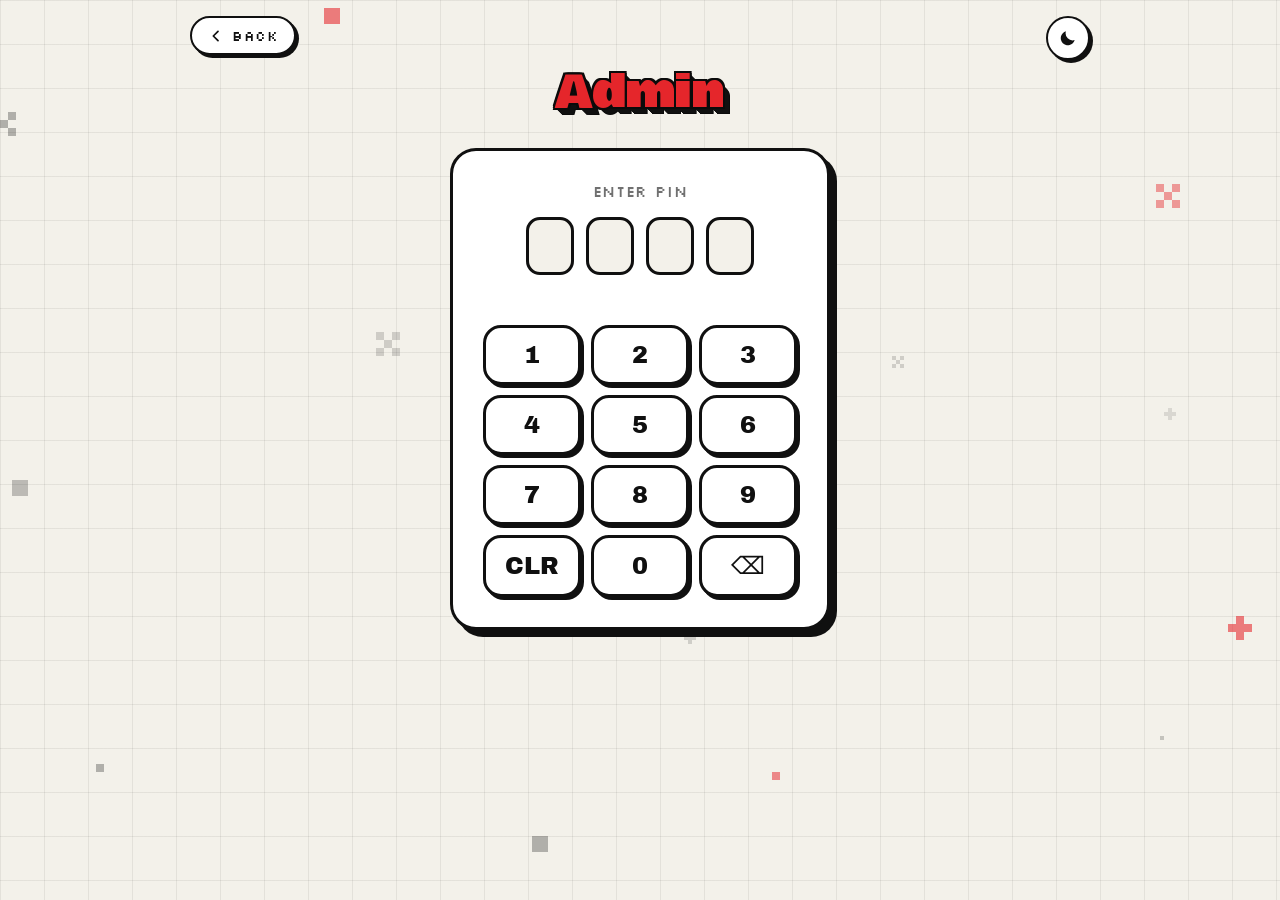
==== commit 0fffb82c: "Add files via upload" ====
--- a/admin.html
+++ b/admin.html
@@ -24,18 +24,20 @@
 .err{color:var(--acc);font-weight:800}
 /* top bar */
 .top{display:flex;flex-direction:column;gap:6px;padding-top:2px}
-.cluster{display:flex;justify-content:flex-end;align-items:center;gap:10px}
-.cluster .theme{position:static;order:3}
-.cluster #exitb{order:2}.cluster #backb{order:1}
-.circ{width:42px;height:42px;padding:0;justify-content:center}
+.cluster{display:flex;justify-content:space-between;align-items:center;gap:10px}
+.rt{display:flex;align-items:center;gap:10px}
+.cluster .theme{position:static}
+.circ{width:44px;height:44px;padding:0;justify-content:center}
 .circ svg{width:20px;height:20px;fill:none;stroke:currentColor;stroke-width:2.4;stroke-linecap:round;stroke-linejoin:round}
 .cluster .back svg{width:16px;height:16px;fill:none;stroke:currentColor;stroke-width:2.6;stroke-linecap:round;stroke-linejoin:round}
-.ttlc{text-align:center;font-size:1rem;color:var(--mute);padding:4px 0}
+.ttlc{text-align:center;font-size:clamp(2rem,9vw,2.8rem);padding:2px 0 8px}
 /* big tabs */
 .tabs{display:grid;grid-template-columns:1fr 1fr;gap:14px}
-.tabs button{font-family:'Archivo Black',sans-serif;text-transform:uppercase;font-size:clamp(1.05rem,4.4vw,1.5rem);padding:clamp(20px,5vw,30px) 10px;line-height:1.1;color:var(--ink);background:var(--card);border:3px solid var(--bd);border-radius:22px;box-shadow:5px 5px 0 var(--sh);cursor:pointer}
+.tabs button{--hf:var(--acc);--hs:#101010;font-family:'Bowlby One','Archivo Black',sans-serif;text-transform:none;letter-spacing:0;font-size:clamp(1.7rem,8vw,2.5rem);padding:clamp(20px,5vw,28px) 10px clamp(24px,5vw,32px);line-height:1;color:var(--hf);background:var(--card);border:3px solid var(--bd);border-radius:22px;box-shadow:5px 5px 0 var(--sh);cursor:pointer;
+ text-shadow:-2px -2px 0 #0b0b0b,2px -2px 0 #0b0b0b,-2px 2px 0 #0b0b0b,2px 2px 0 #0b0b0b,0 -2px 0 #0b0b0b,0 2px 0 #0b0b0b,-2px 0 0 #0b0b0b,2px 0 0 #0b0b0b,3px 3px 0 var(--hs),4px 4px 0 var(--hs),5px 5px 0 var(--hs),6px 6px 0 #0b0b0b}
+[data-theme=dark] .tabs button{--hf:#f4f3ee;--hs:var(--acc)}
 .tabs button:active{transform:translate(3px,3px);box-shadow:1px 1px 0 var(--sh)}
-.tabs button.on{background:var(--acc);color:#fff}
+.tabs button.on,[data-theme=dark] .tabs button.on{background:var(--acc);--hf:#fff;--hs:#101010}
 /* plus button + fade */
 .afade{position:fixed;left:0;right:0;bottom:0;height:min(170px,26vh);z-index:4;pointer-events:none;background:linear-gradient(to bottom,transparent,var(--bg) 72%)}
 .fab{position:fixed;left:50%;transform:translateX(-50%);bottom:max(18px,env(safe-area-inset-bottom));z-index:6;width:74px;height:74px;border-radius:50%;border:3px solid var(--bd);background:var(--acc);color:#fff;display:grid;place-items:center;cursor:pointer;box-shadow:5px 5px 0 var(--sh)}
@@ -51,7 +53,7 @@
 .file span{font-weight:500;color:var(--mute);word-break:break-all;flex:1;min-width:120px}
 .fbar{display:flex;gap:10px;flex-wrap:wrap;align-items:center}
 </style></head><body>
-<main><div class="top"><div class="cluster" id="cluster"></div><div class="ttlc px">Admin</div></div><div id="app"></div></main>
+<main><div class="top"><div class="cluster" id="cluster"><div class="rt" id="rt"></div></div><h1 class="ttlc">Admin</h1></div><div id="app"></div></main>
 <script>
 /* admin only: recolor the green background sparkles to red (lib.js is shared with the main site and stays untouched) */
 (function(){var d=Object.getOwnPropertyDescriptor(CanvasRenderingContext2D.prototype,"fillStyle");
@@ -81,8 +83,8 @@
 const cluster=$("cluster");
 const backb=el("button","back");backb.id="backb";backb.type="button";backb.innerHTML=IC_BACK+"Back";
 const exitb=el("button","back circ");exitb.id="exitb";exitb.type="button";exitb.innerHTML=IC_EXIT;exitb.setAttribute("aria-label","Exit admin");exitb.title="Exit";
-cluster.append(backb,exitb);
-const tb=document.querySelector("body > .theme");if(tb)cluster.append(tb);
+cluster.prepend(backb);const rt=$("rt");rt.append(exitb);
+const tb=document.querySelector("body > .theme");if(tb)rt.append(tb);
 const fade=el("div","afade"),fab=el("button","fab");fab.type="button";fab.innerHTML=IC_PLUS;fab.setAttribute("aria-label","Add new");
 document.body.append(fade,fab);
 let goBack=()=>{location.href="index.html"};
@@ -98,7 +100,7 @@
 
 function gate(){
  view("gate");
- app.innerHTML='<div class="card pin"><h1>Admin</h1><p class="px hint">Enter PIN</p><div class="dots" id="dots"><i></i><i></i><i></i><i></i></div><p class="hint" id="pm">&nbsp;</p><div class="keys" id="keys"></div></div>';
+ app.innerHTML='<div class="card pin"><p class="px hint">Enter PIN</p><div class="dots" id="dots"><i></i><i></i><i></i><i></i></div><p class="hint" id="pm">&nbsp;</p><div class="keys" id="keys"></div></div>';
  let v="",busy=false;const dots=[...document.querySelectorAll("#dots i")];
  const paint=()=>dots.forEach((d,i)=>d.classList.toggle("on",i<v.length));
  const press=k=>{if(busy)return;if(k==="x")v=v.slice(0,-1);else if(k==="c")v="";else if(v.length<4)v+=k;paint();
@@ -111,7 +113,7 @@
 function start(){token?dash():connect()}
 function connect(m){
  view("connect");
- app.innerHTML='<div class="card fm"><h1>Connect GitHub</h1><p class="hint">Repository: <b></b></p><label class="fld">GitHub token<input id="tok" type="password" autocomplete="off" placeholder="github_pat_..."></label><p class="hint">Paste it once. It is kept only in this browser.</p><p class="err" id="cm"></p><div class="bar"></div></div>';
+ app.innerHTML='<div class="card fm"><h1>Connect</h1><p class="hint">Link your GitHub account</p><p class="hint">Repository: <b></b></p><label class="fld">GitHub token<input id="tok" type="password" autocomplete="off" placeholder="github_pat_..."></label><p class="hint">Paste it once. It is kept only in this browser.</p><p class="err" id="cm"></p><div class="bar"></div></div>';
  app.querySelector("b").textContent=o+"/"+r;if(m)$("cm").textContent=m;
  app.querySelector(".bar").append(btn("btn","Connect",async()=>{token=$("tok").value.trim();
   try{const j=await gh("");if(!j.permissions||!j.permissions.push)throw{status:403};localStorage.setItem("ghtoken",token);dash()}catch(e){token="";$("cm").textContent=explain(e)}}));
@@ -120,7 +122,7 @@
  view("dash");
  app.innerHTML='<div style="display:flex;flex-direction:column;gap:18px"><div class="tabs"></div><p class="hint" id="nt"></p><div class="list" id="items"></div><div class="pad"></div></div>';
  const tabs=app.querySelector(".tabs");
- [["videos","Final Videos"],["scripts","Video Scripts"]].forEach(([k,l])=>{tabs.append(btn(tab===k?"on":"",l,()=>{tab=k;dash()}))});
+ [["videos","Video"],["scripts","Script"]].forEach(([k,l])=>{tabs.append(btn(tab===k?"on":"",l,()=>{tab=k;dash()}))});
  fab.onclick=()=>form(null);
  $("nt").textContent=notice;notice="";
  const box=$("items");box.append(msg("Loading..."));
--- a/style.css
+++ b/style.css
@@ -21,7 +21,8 @@
  background:var(--card);border:2.5px solid var(--bd);border-radius:99px;padding:9px 16px;box-shadow:3px 3px 0 var(--sh);cursor:pointer;display:inline-flex;align-items:center;gap:8px}
 .back{align-self:flex-start}
 .theme{position:absolute;top:14px;right:clamp(12px,3vw,40px);z-index:30}
-.theme svg{width:16px;height:16px;fill:currentColor}
+.theme{width:44px;height:44px;padding:0;justify-content:center}
+.theme svg{width:20px;height:20px;fill:currentColor}
 .back:active,.theme:active{transform:translate(2px,2px);box-shadow:1px 1px 0 var(--sh)}
 .btn{display:inline-block;text-decoration:none;color:#0b0b0b;font-family:'Archivo Black',sans-serif;text-transform:uppercase;font-size:1.05rem;padding:15px 28px;background:var(--acc);
  border:3px solid var(--bd);border-radius:99px;box-shadow:5px 5px 0 var(--sh);text-align:center;cursor:pointer}
@@ -94,3 +95,14 @@
 #bar::-webkit-slider-thumb{-webkit-appearance:none;width:22px;height:22px;border-radius:50%;background:var(--dkt);border:4px solid var(--acc)}
 #bar::-moz-range-thumb{width:14px;height:14px;border-radius:50%;background:var(--dkt);border:4px solid var(--acc)}
 @media(max-width:560px){.card{box-shadow:5px 5px 0 var(--sh);border-radius:20px}.theme{right:12px}}
+
+/* headings: same chunky style as the home cards, first letter capital */
+h1{font-family:'Bowlby One','Archivo Black',sans-serif;font-weight:400;text-transform:none;letter-spacing:0;font-size:clamp(1.8rem,7.6vw,3rem);line-height:1.08;padding-bottom:8px;
+ --hf:var(--acc);--hs:#101010;color:var(--hf);
+ text-shadow:-2px -2px 0 #0b0b0b,2px -2px 0 #0b0b0b,-2px 2px 0 #0b0b0b,2px 2px 0 #0b0b0b,0 -2px 0 #0b0b0b,0 2px 0 #0b0b0b,-2px 0 0 #0b0b0b,2px 0 0 #0b0b0b,
+ 3px 3px 0 var(--hs),4px 4px 0 var(--hs),5px 5px 0 var(--hs),6px 6px 0 var(--hs),7px 7px 0 #0b0b0b}
+[data-theme=dark] h1{--hf:#f4f3ee;--hs:var(--acc)}
+/* "cooking" empty state */
+.cook{padding:18px;display:flex;flex-direction:column;align-items:center;gap:16px;text-align:center}
+.cook img{width:100%;max-width:520px;height:auto;display:block;border:3px solid var(--bd);border-radius:18px}
+.cook p{font-size:clamp(1.15rem,4.4vw,1.5rem);font-weight:800;line-height:1.35}
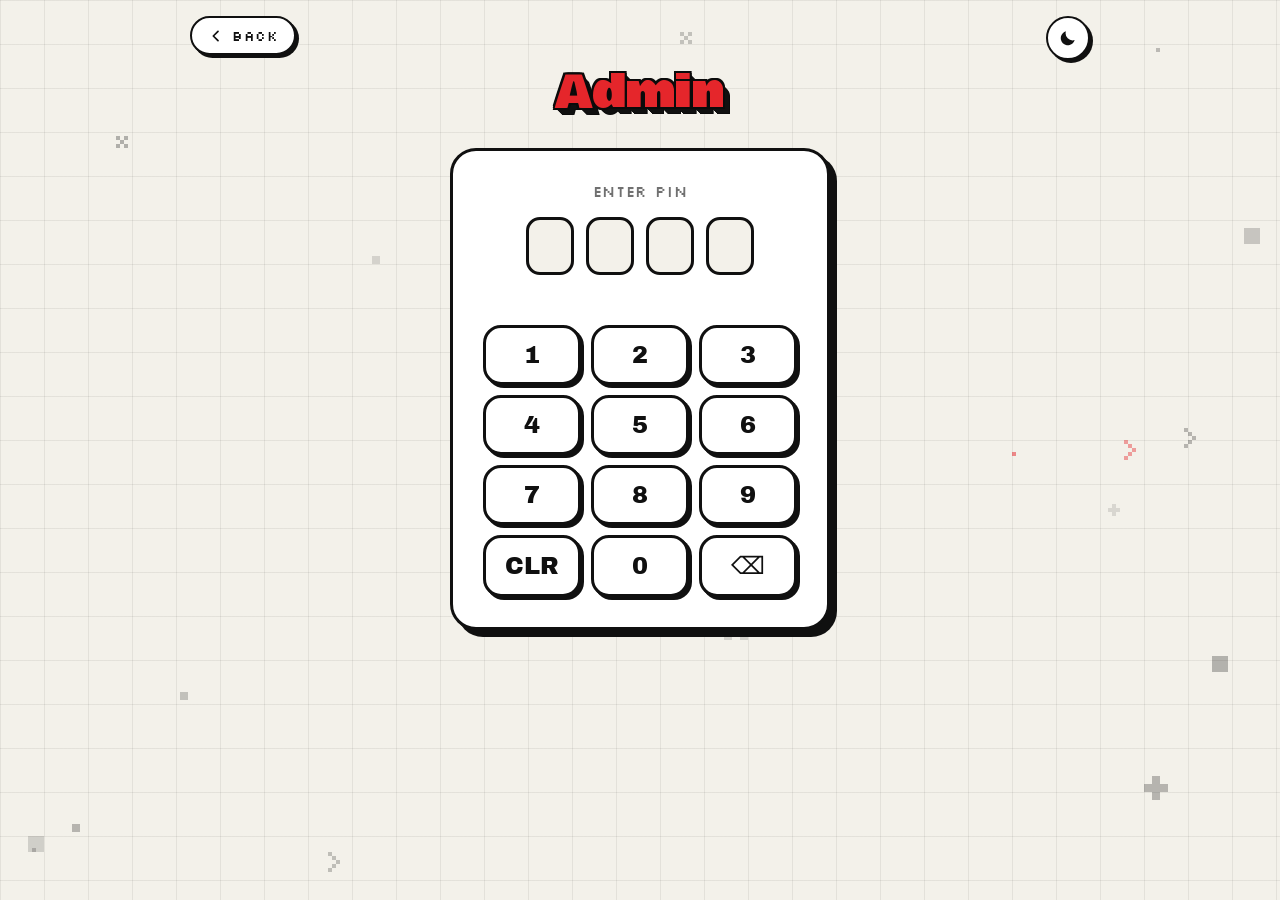
==== commit e8476f17: "Add files via upload" ====
--- a/admin.html
+++ b/admin.html
@@ -1,7 +1,7 @@
 <!DOCTYPE html><html lang="en"><head><meta charset="UTF-8"><meta name="viewport" content="width=device-width, initial-scale=1"><meta name="robots" content="noindex,nofollow">
 <script>try{document.documentElement.dataset.theme=localStorage.getItem("theme")||(matchMedia("(prefers-color-scheme:dark)").matches?"dark":"light")}catch(e){document.documentElement.dataset.theme="light"}</script>
 <link href="https://fonts.googleapis.com/css2?family=Archivo+Black&family=Bowlby+One&family=Bricolage+Grotesque:opsz,wght@12..96,400;12..96,500;12..96,800&family=Caveat:wght@500&family=Silkscreen&display=swap" rel="stylesheet">
-<link rel="stylesheet" href="style.css"><title>Admin</title>
+<link rel="stylesheet" href="style.css?v=9"><title>Admin</title>
 <style>
 /* RED THEME - admin page only */
 :root{--acc:#e5262b;--hl:rgba(229,38,43,.28)}
@@ -59,7 +59,7 @@
 (function(){var d=Object.getOwnPropertyDescriptor(CanvasRenderingContext2D.prototype,"fillStyle");
 Object.defineProperty(CanvasRenderingContext2D.prototype,"fillStyle",{get:d.get,set:function(v){if(typeof v==="string")v=v.replace("rgba(46,232,79,","rgba(229,38,43,");d.set.call(this,v)}})})();
 </script>
-<script src="lib.js"></script>
+<script src="lib.js?v=9"></script>
 <script>
 const PIN="6767",{o,r}=repo();let tab="videos",token=localStorage.getItem("ghtoken")||"",notice="";
 const app=$("app"),base="https://api.github.com/repos/"+o+"/"+r;
@@ -139,7 +139,7 @@
 }
 async function remove(n,a){
  a.textContent="Deleting...";
- try{const fs=await ls(tab+"/"+n);for(const f of fs)await del(tab+"/"+n+"/"+f.name,f.sha,"Delete "+n);notice="Deleted. The live site updates in 1-2 minutes."}
+ try{const fs=await ls(tab+"/"+n);for(const f of fs)await del(tab+"/"+n+"/"+f.name,f.sha,"Delete "+n);notice="Deleted. GitHub needs 1-3 minutes to publish it to the live site."}
  catch(e){notice=explain(e)}
  dash();
 }
@@ -184,10 +184,11 @@
    if(!item){const dirs=(await ls(k)).filter(x=>x.type==="dir").map(x=>x.name);
     folder=String(Math.max(0,...dirs.map(n=>+(n.match(/^\d+/)||[0])[0]))+1).padStart(2,"0")+"-"+(slug(t)||"item")}
    const info="Title: "+t+"\nVideo: "+v+(d?"\nDownload: "+d:"")+"\nShape: "+(w?"wide":"vertical")+"\n";
-   const fl=[{n:"info.txt",b:enc(info)}];
+   const fl=[];
    if(sc){fl.push({n:"script.txt",b:enc(tx+"\n")});if(au)fl.push({n:"audio.mp3",b:await fb64(au)})}
+   fl.push({n:"info.txt",b:enc(info)});
    for(let i=0;i<fl.length;i++){st("Saving "+(i+1)+" of "+fl.length+"...");await put(k+"/"+folder+"/"+fl[i].n,fl[i].b,sh[fl[i].n],(item?"Update ":"Add ")+folder)}
-   notice="Saved. The live site updates in 1-2 minutes.";dash();
+   notice="Saved. GitHub needs 1-3 minutes to publish it to the live site.";dash();
   }catch(e){st(explain(e));save.disabled=false}
  }
 }
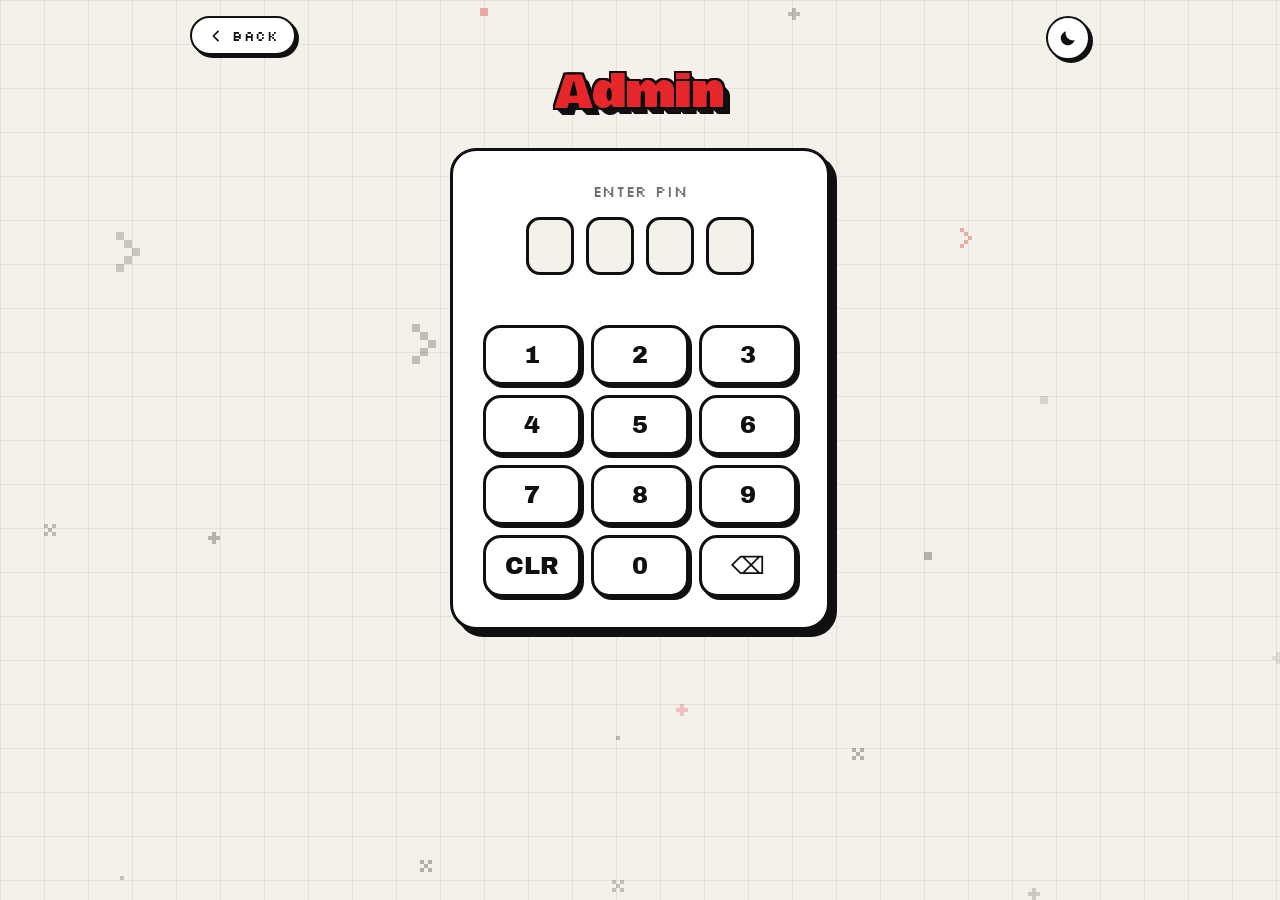
==== commit d88b922f: "Add files via upload Add feedback and versions" ====
--- a/admin.html
+++ b/admin.html
@@ -59,8 +59,9 @@
 (function(){var d=Object.getOwnPropertyDescriptor(CanvasRenderingContext2D.prototype,"fillStyle");
 Object.defineProperty(CanvasRenderingContext2D.prototype,"fillStyle",{get:d.get,set:function(v){if(typeof v==="string")v=v.replace("rgba(46,232,79,","rgba(229,38,43,");d.set.call(this,v)}})})();
 </script>
-<script src="lib.js?v=9"></script>
+<script src="config.js"></script><script src="lib.js?v=9"></script><script src="fb.js"></script>
 <script>
+const FK=()=>localStorage.fbkey||(localStorage.fbkey=prompt("Feedback admin key (from setup.sql)")||"");
 const PIN="6767",{o,r}=repo();let tab="videos",token=localStorage.getItem("ghtoken")||"",notice="";
 const app=$("app"),base="https://api.github.com/repos/"+o+"/"+r;
 const hdr=(x={})=>({Accept:"application/vnd.github+json",Authorization:"Bearer "+token,...x});
@@ -83,7 +84,7 @@
 const cluster=$("cluster");
 const backb=el("button","back");backb.id="backb";backb.type="button";backb.innerHTML=IC_BACK+"Back";
 const exitb=el("button","back circ");exitb.id="exitb";exitb.type="button";exitb.innerHTML=IC_EXIT;exitb.setAttribute("aria-label","Exit admin");exitb.title="Exit";
-cluster.prepend(backb);const rt=$("rt");rt.append(exitb);
+cluster.prepend(backb);const rt=$("rt");const bell=el("button","back circ bell");bell.type="button";bell.innerHTML='<svg viewBox="0 0 24 24"><path d="M6 8a6 6 0 0 1 12 0c0 7 3 9 3 9H3s3-2 3-9M10 21h4"/></svg>';rt.append(bell,exitb);
 const tb=document.querySelector("body > .theme");if(tb)rt.append(tb);
 const fade=el("div","afade"),fab=el("button","fab");fab.type="button";fab.innerHTML=IC_PLUS;fab.setAttribute("aria-label","Add new");
 document.body.append(fade,fab);
@@ -92,7 +93,7 @@
 exitb.onclick=()=>{sessionStorage.removeItem("adm");gate()};
 // v: "gate" | "connect" | "dash" | "form"
 function view(v){
- fade.hidden=fab.hidden=v!=="dash";
+ fade.hidden=fab.hidden=v!=="dash";bell.hidden=v==="gate"||v==="connect";
  exitb.hidden=v==="gate";
  goBack=v==="form"?()=>dash():()=>{location.href="index.html"};
  scrollTo(0,0);
@@ -124,7 +125,7 @@
  const tabs=app.querySelector(".tabs");
  [["videos","Video"],["scripts","Script"]].forEach(([k,l])=>{tabs.append(btn(tab===k?"on":"",l,()=>{tab=k;dash()}))});
  fab.onclick=()=>form(null);
- $("nt").textContent=notice;notice="";
+ $("nt").textContent=notice;notice="";notifs();bell.onclick=()=>scrollTo({top:0,behavior:"smooth"});
  const box=$("items");box.append(msg("Loading..."));
  try{
   const names=natural((await ls(tab)).filter(x=>x.type==="dir").map(x=>x.name)).reverse();
@@ -137,15 +138,33 @@
    idle();row.append(num,t,a);box.append(row)});
  }catch(e){box.innerHTML="";box.append(msg(explain(e)));if(e.status===401)setTimeout(()=>connect(),1500)}
 }
+async function notifs(){
+ try{const rows=await(await sb("fb?role=eq.client&read=eq.false&order=id")).json();bell.querySelector("i")?.remove();bell.classList.toggle("ring",rows.length>0);
+  if(!rows.length)return;const b=el("i");b.textContent=rows.length;bell.append(b);const box=el("div","list");$("nt").after(box);
+  const nums={};for(const kd of["scripts","videos"])(await ls(kd)).filter(x=>x.type==="dir").forEach(x=>nums[kd+"/"+x.name.replace(/^\d+-?/,"")]=[x.name,numOf(x.name,0)]);
+  rows.forEach(m=>{const [fo,no]=nums[m.item]||[null,m.sno],kd=m.item.split("/")[0],d=el("div","card notif");
+   d.innerHTML="<b></b><p></p>";d.firstChild.textContent=(kd==="videos"?"Video ":"Script ")+no+" · "+(m.title||"")+" · V"+m.ver;d.lastChild.textContent=m.name+": "+(m.body||(m.mtype+" message"));
+   d.onclick=async()=>{await sb("rpc/fb_admin_read",{method:"POST",body:JSON.stringify({k:FK(),x:rows.filter(x=>x.item===m.item&&x.ver===m.ver).map(x=>x.id)})});
+    location.href=(kd==="videos"?"video.html?f=":"player.html?s=")+encodeURIComponent(fo||"")+(m.ver>1?"&v="+m.ver:"")+"#fb"};box.append(d)})}catch(e){}}
+async function renum(k,n){
+ const R=await gh("/git/ref/heads/main"),cm=await gh("/git/commits/"+R.object.sha),tr=await gh("/git/trees/"+cm.tree.sha+"?recursive=1");
+ const bl=tr.tree.filter(x=>x.type==="blob"&&x.path.startsWith(k+"/")),fo=natural([...new Set(bl.map(x=>x.path.split("/")[1]))]).filter(f=>f!==n),
+ nn={};fo.forEach((f,i)=>nn[f]=String(i+1).padStart(2,"0")+"-"+f.replace(/^\d+-?/,""));
+ const add=bl.filter(x=>nn[x.path.split("/")[1]]).map(x=>{const p=x.path.split("/");p[1]=nn[p[1]];return{path:p.join("/"),mode:x.mode,type:"blob",sha:x.sha}}),
+ keep=new Set(add.map(x=>x.path)),dl=bl.map(x=>x.path).filter(p=>!keep.has(p)).map(path=>({path,mode:"100644",type:"blob",sha:null}));
+ const t=await gh("/git/trees",{method:"POST",body:JSON.stringify({base_tree:cm.tree.sha,tree:[...add,...dl]})}),
+ c=await gh("/git/commits",{method:"POST",body:JSON.stringify({message:"Delete "+n+" and renumber",tree:t.sha,parents:[cm.sha]})});
+ await gh("/git/refs/heads/main",{method:"PATCH",body:JSON.stringify({sha:c.sha})});
+ await sb("rpc/fb_admin_del",{method:"POST",body:JSON.stringify({k:FK(),i:fkey(k,n)})})}
 async function remove(n,a){
  a.textContent="Deleting...";
- try{const fs=await ls(tab+"/"+n);for(const f of fs)await del(tab+"/"+n+"/"+f.name,f.sha,"Delete "+n);notice="Deleted. GitHub needs 1-3 minutes to publish it to the live site."}
+ try{await renum(tab,n);notice="Deleted and renumbered. GitHub needs 1-3 minutes to publish it to the live site."}
  catch(e){notice=explain(e)}
  dash();
 }
-async function form(item){
+async function form(item,ver=1,fresh=false){
  view("form");
- const sc=tab==="scripts",k=tab;
+ const sc=tab==="scripts",k=tab,P=item?k+"/"+item+(ver>1?"/v"+ver:""):"";
  app.innerHTML='<div class="card fm"><h1></h1>'+
   '<label class="fld">'+(sc?"Header (title)":"Title")+'<input id="f_t" placeholder="'+(sc?"Script header":"Video title")+'"></label>'+
   '<label class="fld">'+(sc?"Instagram reel link":"YouTube link (clients watch this)")+'<input id="f_v" inputmode="url" placeholder="https://..."></label>'+
@@ -154,7 +173,7 @@
   (sc?'<div class="fld"><div class="pastebar"><span>Script text</span><button type="button" class="back mini" id="f_paste">Paste</button></div><textarea id="f_x" rows="14" placeholder="Paste or type the script here. One line per line. Blank line = new paragraph. Put *stars* around bold lines."></textarea></div>'+
    '<div class="fld"><span>Audio file (MP3)</span><label class="file"><input id="f_a" type="file" accept=".mp3,audio/mpeg"><span class="back" id="f_pick">Choose MP3</span><span id="f_an">No file chosen</span></label></div>':"")+
   '<p class="hint" id="st"></p><div class="fbar"></div></div>';
- app.querySelector("h1").textContent=(item?"Edit ":"New ")+(sc?"script":"video");
+ app.querySelector("h1").textContent=(item?"Edit ":"New ")+(sc?"script":"video")+(item?" · V"+ver:"");
  const st=m=>{$("st").textContent=m},sh={};
  const bar=app.querySelector(".fbar"),save=btn("btn","Save",go),cancel=btn("back","Cancel",dash);bar.append(save,cancel);
  if(sc){
@@ -162,25 +181,28 @@
   $("f_paste").onclick=async()=>{try{const t=await navigator.clipboard.readText();const x=$("f_x");x.value=x.value?x.value+"\n"+t:t}catch(e){st("Your browser blocked pasting. Long-press inside the box and choose Paste.")}};
   if(item)$("f_an").textContent="Keeping current audio (choose a file to replace it)";
  }
- if(item){st("Loading...");save.disabled=true;
-  try{(await ls(k+"/"+item)).forEach(f=>sh[f.name]=f.sha);
-   const i=parseInfo(await raw(k+"/"+item+"/info.txt").catch(()=>""));
+ if(item&&!fresh){st("Loading...");save.disabled=true;
+  try{(await ls(P)).filter(f=>f.type==="file").forEach(f=>sh[f.name]=f.sha);
+   const i=parseInfo(await raw(P+"/info.txt").catch(()=>""));
    $("f_t").value=i.title||pretty(item);$("f_v").value=i.video;if(!sc)$("f_d").value=i.download;$("f_s").value=i.wide?"wide":"vertical";
-   if(sc)$("f_x").value=await raw(k+"/"+item+"/script.txt").catch(()=>"");st("")}
+   if(sc)$("f_x").value=await raw(P+"/script.txt").catch(()=>"");st("")}
   catch(e){st(explain(e));return}
   save.disabled=false}
+ if(item){const vw=el("div","card fm"),vh=el("h2","px");vh.textContent="Versions";const vr=el("div","vbar");vw.append(vh,vr);app.append(vw);
+  versions(k,item).then(vs=>{vs.forEach(n=>vr.append(btn("vb"+(n===ver&&!fresh?" on":""),"V"+n,()=>form(item,n))));const nx=vs[vs.length-1]+1;vr.append(btn("vb","+ Add V"+nx,()=>form(item,nx,true)))});
+  if(!fresh)app.append(thread(fkey(k,item),ver,{admin:true,key:FK}))}
  async function go(){
   const t=$("f_t").value.trim(),v=$("f_v").value.trim(),d=sc?"":$("f_d").value.trim(),w=$("f_s").value==="wide";
   if(!t)return st("Please enter a title.");
   let tx="",au=null;
   if(sc){tx=$("f_x").value.replace(/\r/g,"").trim();au=$("f_a").files[0]||null;
    if(!tx)return st("Please paste the script text.");
-   if(!item&&!au)return st("Please choose the MP3 audio file.");
+   if((!item||fresh)&&!au)return st("Please choose the MP3 audio file.");
    if(au&&!/\.mp3$/i.test(au.name))return st("Audio must be an MP3 file.");
    if(au&&au.size>25*1024*1024)return st("That audio is over 25 MB. Export it smaller (96 kbps mono).")}
   save.disabled=true;
   try{
-   let folder=item;
+   let folder=item?P:item;
    if(!item){const dirs=(await ls(k)).filter(x=>x.type==="dir").map(x=>x.name);
     folder=String(Math.max(0,...dirs.map(n=>+(n.match(/^\d+/)||[0])[0]))+1).padStart(2,"0")+"-"+(slug(t)||"item")}
    const info="Title: "+t+"\nVideo: "+v+(d?"\nDownload: "+d:"")+"\nShape: "+(w?"wide":"vertical")+"\n";
--- a/style.css
+++ b/style.css
@@ -106,3 +106,11 @@
 .cook{padding:18px;display:flex;flex-direction:column;align-items:center;gap:16px;text-align:center}
 .cook img{width:100%;max-width:520px;height:auto;display:block;border:3px solid var(--bd);border-radius:18px}
 .cook p{font-size:clamp(1.15rem,4.4vw,1.5rem);font-weight:800;line-height:1.35}
+.vbar{display:flex;gap:10px;flex-wrap:wrap}.vb{font-family:'Silkscreen',monospace;text-transform:uppercase;font-size:.85rem;padding:9px 16px;border:3px solid var(--bd);border-radius:99px;background:var(--card);color:var(--ink);text-decoration:none;box-shadow:3px 3px 0 var(--sh)}
+.vb.on{background:var(--acc);color:#0b0b0b}.vb.last{background:var(--yel);color:#0b0b0b;animation:vp 1.6s infinite}.vb.last:not(.on){outline:3px solid var(--yel);outline-offset:2px}@keyframes vp{50%{transform:scale(1.06)}}
+.fbx{padding:18px;margin-top:22px;display:flex;flex-direction:column;gap:14px}.fbl{display:flex;flex-direction:column;gap:12px}.fbc{display:flex;flex-direction:column;gap:10px}
+.fbm{max-width:86%;padding:12px 14px;border:3px solid var(--bd);border-radius:18px;background:var(--bg);align-self:flex-start}.fbm p{margin-top:6px;white-space:pre-wrap}.fbm audio,.fbm video{margin-top:8px;max-width:100%}
+.fbm.adm{align-self:flex-end;border-color:#e5262b}.fbm.adm b{color:#e5262b}
+.fbar button.on{background:#e5262b;color:#fff;animation:vp 1s infinite}.fbar{display:flex;gap:10px;flex-wrap:wrap}.mini{padding:7px 14px;font-size:.78rem}
+.bell{position:relative}.bell i{position:absolute;top:-6px;right:-6px;min-width:20px;height:20px;border-radius:99px;background:#e5262b;color:#fff;font:700 .7rem sans-serif;display:grid;place-items:center}.bell.ring svg{animation:rg 1s infinite}@keyframes rg{20%{transform:rotate(18deg)}40%{transform:rotate(-18deg)}60%{transform:rotate(10deg)}80%{transform:rotate(0)}}
+.notif{padding:14px;border-color:#e5262b;cursor:pointer;animation:sl .5s}.notif b{color:#e5262b}@keyframes sl{from{transform:translateY(-14px);opacity:0}}
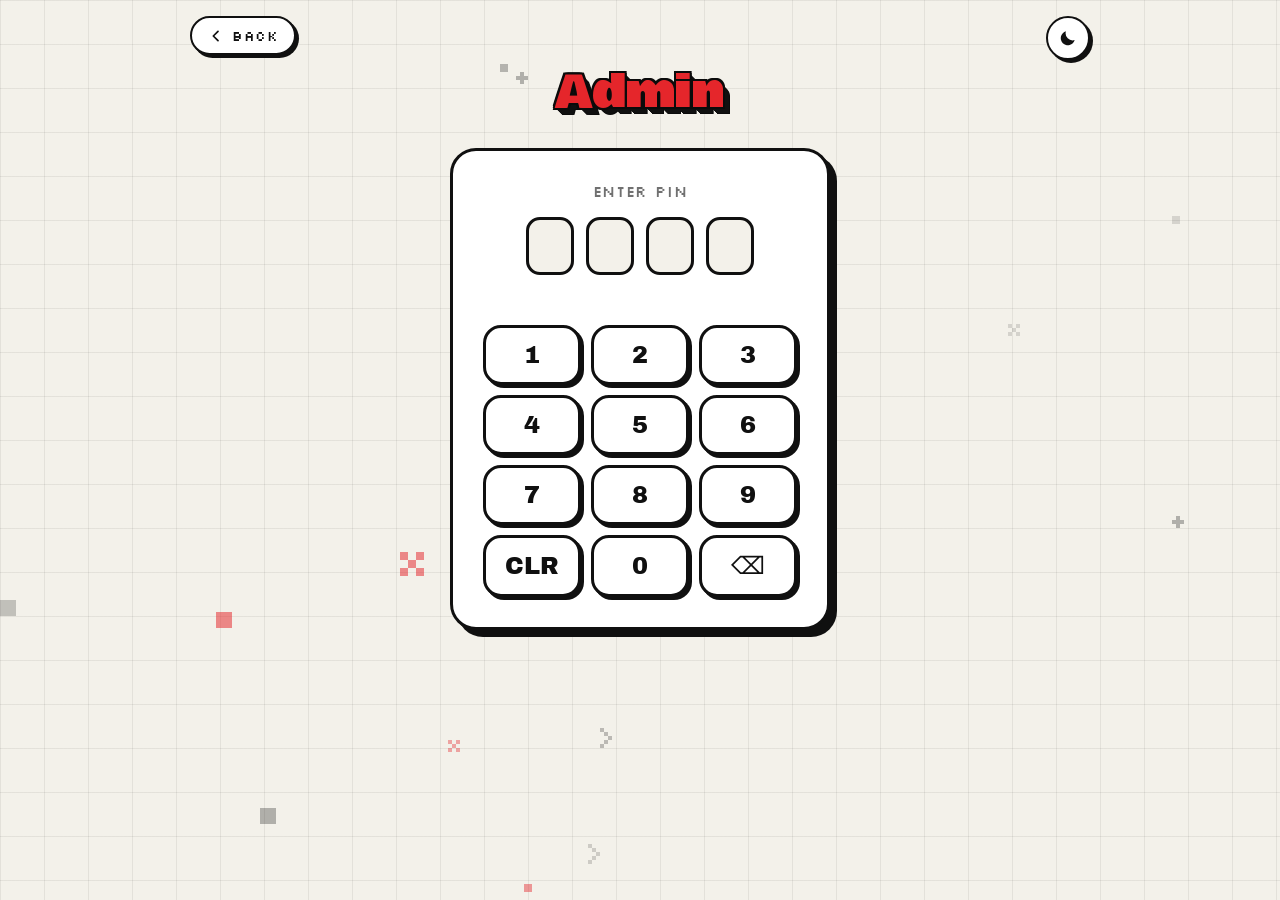
==== commit 038b96f7: "Add files via upload" ====
--- a/admin.html
+++ b/admin.html
@@ -59,9 +59,8 @@
 (function(){var d=Object.getOwnPropertyDescriptor(CanvasRenderingContext2D.prototype,"fillStyle");
 Object.defineProperty(CanvasRenderingContext2D.prototype,"fillStyle",{get:d.get,set:function(v){if(typeof v==="string")v=v.replace("rgba(46,232,79,","rgba(229,38,43,");d.set.call(this,v)}})})();
 </script>
-<script src="config.js"></script><script src="lib.js?v=9"></script><script src="fb.js"></script>
+<script src="lib.js?v=9"></script>
 <script>
-const FK=()=>localStorage.fbkey||(localStorage.fbkey=prompt("Feedback admin key (from setup.sql)")||"");
 const PIN="6767",{o,r}=repo();let tab="videos",token=localStorage.getItem("ghtoken")||"",notice="";
 const app=$("app"),base="https://api.github.com/repos/"+o+"/"+r;
 const hdr=(x={})=>({Accept:"application/vnd.github+json",Authorization:"Bearer "+token,...x});
@@ -84,7 +83,7 @@
 const cluster=$("cluster");
 const backb=el("button","back");backb.id="backb";backb.type="button";backb.innerHTML=IC_BACK+"Back";
 const exitb=el("button","back circ");exitb.id="exitb";exitb.type="button";exitb.innerHTML=IC_EXIT;exitb.setAttribute("aria-label","Exit admin");exitb.title="Exit";
-cluster.prepend(backb);const rt=$("rt");const bell=el("button","back circ bell");bell.type="button";bell.innerHTML='<svg viewBox="0 0 24 24"><path d="M6 8a6 6 0 0 1 12 0c0 7 3 9 3 9H3s3-2 3-9M10 21h4"/></svg>';rt.append(bell,exitb);
+cluster.prepend(backb);const rt=$("rt");rt.append(exitb);
 const tb=document.querySelector("body > .theme");if(tb)rt.append(tb);
 const fade=el("div","afade"),fab=el("button","fab");fab.type="button";fab.innerHTML=IC_PLUS;fab.setAttribute("aria-label","Add new");
 document.body.append(fade,fab);
@@ -93,7 +92,7 @@
 exitb.onclick=()=>{sessionStorage.removeItem("adm");gate()};
 // v: "gate" | "connect" | "dash" | "form"
 function view(v){
- fade.hidden=fab.hidden=v!=="dash";bell.hidden=v==="gate"||v==="connect";
+ fade.hidden=fab.hidden=v!=="dash";
  exitb.hidden=v==="gate";
  goBack=v==="form"?()=>dash():()=>{location.href="index.html"};
  scrollTo(0,0);
@@ -125,7 +124,7 @@
  const tabs=app.querySelector(".tabs");
  [["videos","Video"],["scripts","Script"]].forEach(([k,l])=>{tabs.append(btn(tab===k?"on":"",l,()=>{tab=k;dash()}))});
  fab.onclick=()=>form(null);
- $("nt").textContent=notice;notice="";notifs();bell.onclick=()=>scrollTo({top:0,behavior:"smooth"});
+ $("nt").textContent=notice;notice="";
  const box=$("items");box.append(msg("Loading..."));
  try{
   const names=natural((await ls(tab)).filter(x=>x.type==="dir").map(x=>x.name)).reverse();
@@ -138,14 +137,6 @@
    idle();row.append(num,t,a);box.append(row)});
  }catch(e){box.innerHTML="";box.append(msg(explain(e)));if(e.status===401)setTimeout(()=>connect(),1500)}
 }
-async function notifs(){
- try{const rows=await(await sb("fb?role=eq.client&read=eq.false&order=id")).json();bell.querySelector("i")?.remove();bell.classList.toggle("ring",rows.length>0);
-  if(!rows.length)return;const b=el("i");b.textContent=rows.length;bell.append(b);const box=el("div","list");$("nt").after(box);
-  const nums={};for(const kd of["scripts","videos"])(await ls(kd)).filter(x=>x.type==="dir").forEach(x=>nums[kd+"/"+x.name.replace(/^\d+-?/,"")]=[x.name,numOf(x.name,0)]);
-  rows.forEach(m=>{const [fo,no]=nums[m.item]||[null,m.sno],kd=m.item.split("/")[0],d=el("div","card notif");
-   d.innerHTML="<b></b><p></p>";d.firstChild.textContent=(kd==="videos"?"Video ":"Script ")+no+" · "+(m.title||"")+" · V"+m.ver;d.lastChild.textContent=m.name+": "+(m.body||(m.mtype+" message"));
-   d.onclick=async()=>{await sb("rpc/fb_admin_read",{method:"POST",body:JSON.stringify({k:FK(),x:rows.filter(x=>x.item===m.item&&x.ver===m.ver).map(x=>x.id)})});
-    location.href=(kd==="videos"?"video.html?f=":"player.html?s=")+encodeURIComponent(fo||"")+(m.ver>1?"&v="+m.ver:"")+"#fb"};box.append(d)})}catch(e){}}
 async function renum(k,n){
  const R=await gh("/git/ref/heads/main"),cm=await gh("/git/commits/"+R.object.sha),tr=await gh("/git/trees/"+cm.tree.sha+"?recursive=1");
  const bl=tr.tree.filter(x=>x.type==="blob"&&x.path.startsWith(k+"/")),fo=natural([...new Set(bl.map(x=>x.path.split("/")[1]))]).filter(f=>f!==n),
@@ -154,17 +145,16 @@
  keep=new Set(add.map(x=>x.path)),dl=bl.map(x=>x.path).filter(p=>!keep.has(p)).map(path=>({path,mode:"100644",type:"blob",sha:null}));
  const t=await gh("/git/trees",{method:"POST",body:JSON.stringify({base_tree:cm.tree.sha,tree:[...add,...dl]})}),
  c=await gh("/git/commits",{method:"POST",body:JSON.stringify({message:"Delete "+n+" and renumber",tree:t.sha,parents:[cm.sha]})});
- await gh("/git/refs/heads/main",{method:"PATCH",body:JSON.stringify({sha:c.sha})});
- await sb("rpc/fb_admin_del",{method:"POST",body:JSON.stringify({k:FK(),i:fkey(k,n)})})}
+ await gh("/git/refs/heads/main",{method:"PATCH",body:JSON.stringify({sha:c.sha})});}
 async function remove(n,a){
  a.textContent="Deleting...";
  try{await renum(tab,n);notice="Deleted and renumbered. GitHub needs 1-3 minutes to publish it to the live site."}
  catch(e){notice=explain(e)}
  dash();
 }
-async function form(item,ver=1,fresh=false){
+async function form(item){
  view("form");
- const sc=tab==="scripts",k=tab,P=item?k+"/"+item+(ver>1?"/v"+ver:""):"";
+ const sc=tab==="scripts",k=tab;
  app.innerHTML='<div class="card fm"><h1></h1>'+
   '<label class="fld">'+(sc?"Header (title)":"Title")+'<input id="f_t" placeholder="'+(sc?"Script header":"Video title")+'"></label>'+
   '<label class="fld">'+(sc?"Instagram reel link":"YouTube link (clients watch this)")+'<input id="f_v" inputmode="url" placeholder="https://..."></label>'+
@@ -173,7 +163,7 @@
   (sc?'<div class="fld"><div class="pastebar"><span>Script text</span><button type="button" class="back mini" id="f_paste">Paste</button></div><textarea id="f_x" rows="14" placeholder="Paste or type the script here. One line per line. Blank line = new paragraph. Put *stars* around bold lines."></textarea></div>'+
    '<div class="fld"><span>Audio file (MP3)</span><label class="file"><input id="f_a" type="file" accept=".mp3,audio/mpeg"><span class="back" id="f_pick">Choose MP3</span><span id="f_an">No file chosen</span></label></div>':"")+
   '<p class="hint" id="st"></p><div class="fbar"></div></div>';
- app.querySelector("h1").textContent=(item?"Edit ":"New ")+(sc?"script":"video")+(item?" · V"+ver:"");
+ app.querySelector("h1").textContent=(item?"Edit ":"New ")+(sc?"script":"video");
  const st=m=>{$("st").textContent=m},sh={};
  const bar=app.querySelector(".fbar"),save=btn("btn","Save",go),cancel=btn("back","Cancel",dash);bar.append(save,cancel);
  if(sc){
@@ -181,28 +171,25 @@
   $("f_paste").onclick=async()=>{try{const t=await navigator.clipboard.readText();const x=$("f_x");x.value=x.value?x.value+"\n"+t:t}catch(e){st("Your browser blocked pasting. Long-press inside the box and choose Paste.")}};
   if(item)$("f_an").textContent="Keeping current audio (choose a file to replace it)";
  }
- if(item&&!fresh){st("Loading...");save.disabled=true;
-  try{(await ls(P)).filter(f=>f.type==="file").forEach(f=>sh[f.name]=f.sha);
-   const i=parseInfo(await raw(P+"/info.txt").catch(()=>""));
+ if(item){st("Loading...");save.disabled=true;
+  try{(await ls(k+"/"+item)).forEach(f=>sh[f.name]=f.sha);
+   const i=parseInfo(await raw(k+"/"+item+"/info.txt").catch(()=>""));
    $("f_t").value=i.title||pretty(item);$("f_v").value=i.video;if(!sc)$("f_d").value=i.download;$("f_s").value=i.wide?"wide":"vertical";
-   if(sc)$("f_x").value=await raw(P+"/script.txt").catch(()=>"");st("")}
+   if(sc)$("f_x").value=await raw(k+"/"+item+"/script.txt").catch(()=>"");st("")}
   catch(e){st(explain(e));return}
   save.disabled=false}
- if(item){const vw=el("div","card fm"),vh=el("h2","px");vh.textContent="Versions";const vr=el("div","vbar");vw.append(vh,vr);app.append(vw);
-  versions(k,item).then(vs=>{vs.forEach(n=>vr.append(btn("vb"+(n===ver&&!fresh?" on":""),"V"+n,()=>form(item,n))));const nx=vs[vs.length-1]+1;vr.append(btn("vb","+ Add V"+nx,()=>form(item,nx,true)))});
-  if(!fresh)app.append(thread(fkey(k,item),ver,{admin:true,key:FK}))}
  async function go(){
   const t=$("f_t").value.trim(),v=$("f_v").value.trim(),d=sc?"":$("f_d").value.trim(),w=$("f_s").value==="wide";
   if(!t)return st("Please enter a title.");
   let tx="",au=null;
   if(sc){tx=$("f_x").value.replace(/\r/g,"").trim();au=$("f_a").files[0]||null;
    if(!tx)return st("Please paste the script text.");
-   if((!item||fresh)&&!au)return st("Please choose the MP3 audio file.");
+   if(!item&&!au)return st("Please choose the MP3 audio file.");
    if(au&&!/\.mp3$/i.test(au.name))return st("Audio must be an MP3 file.");
    if(au&&au.size>25*1024*1024)return st("That audio is over 25 MB. Export it smaller (96 kbps mono).")}
   save.disabled=true;
   try{
-   let folder=item?P:item;
+   let folder=item;
    if(!item){const dirs=(await ls(k)).filter(x=>x.type==="dir").map(x=>x.name);
     folder=String(Math.max(0,...dirs.map(n=>+(n.match(/^\d+/)||[0])[0]))+1).padStart(2,"0")+"-"+(slug(t)||"item")}
    const info="Title: "+t+"\nVideo: "+v+(d?"\nDownload: "+d:"")+"\nShape: "+(w?"wide":"vertical")+"\n";
--- a/style.css
+++ b/style.css
@@ -72,7 +72,7 @@
 /* video embed */
 .vid{padding:clamp(12px,2vw,20px);display:flex;flex-direction:column;align-items:center;gap:16px}
 .frame{width:100%;border:3px solid var(--bd);border-radius:18px;overflow:hidden;background:#000}
-.frame.v{max-width:400px;aspect-ratio:9/16}.frame.w{aspect-ratio:16/9}.frame.ig{max-width:420px;height:min(78vh,720px);background:#fff}
+.frame.v{max-width:400px;aspect-ratio:9/16}.frame.wide{aspect-ratio:16/9}.frame.ig{max-width:420px;height:min(78vh,720px);background:#fff}
 .frame iframe,.frame video{width:100%;height:100%;border:0;display:block;object-fit:contain;background:#000}
 /* script text */
 #box{padding:clamp(18px,3.4vw,38px);font-size:clamp(1.3rem,1.05rem + 1.3vw,1.9rem);line-height:1.55;font-weight:500}
@@ -106,11 +106,3 @@
 .cook{padding:18px;display:flex;flex-direction:column;align-items:center;gap:16px;text-align:center}
 .cook img{width:100%;max-width:520px;height:auto;display:block;border:3px solid var(--bd);border-radius:18px}
 .cook p{font-size:clamp(1.15rem,4.4vw,1.5rem);font-weight:800;line-height:1.35}
-.vbar{display:flex;gap:10px;flex-wrap:wrap}.vb{font-family:'Silkscreen',monospace;text-transform:uppercase;font-size:.85rem;padding:9px 16px;border:3px solid var(--bd);border-radius:99px;background:var(--card);color:var(--ink);text-decoration:none;box-shadow:3px 3px 0 var(--sh)}
-.vb.on{background:var(--acc);color:#0b0b0b}.vb.last{background:var(--yel);color:#0b0b0b;animation:vp 1.6s infinite}.vb.last:not(.on){outline:3px solid var(--yel);outline-offset:2px}@keyframes vp{50%{transform:scale(1.06)}}
-.fbx{padding:18px;margin-top:22px;display:flex;flex-direction:column;gap:14px}.fbl{display:flex;flex-direction:column;gap:12px}.fbc{display:flex;flex-direction:column;gap:10px}
-.fbm{max-width:86%;padding:12px 14px;border:3px solid var(--bd);border-radius:18px;background:var(--bg);align-self:flex-start}.fbm p{margin-top:6px;white-space:pre-wrap}.fbm audio,.fbm video{margin-top:8px;max-width:100%}
-.fbm.adm{align-self:flex-end;border-color:#e5262b}.fbm.adm b{color:#e5262b}
-.fbar button.on{background:#e5262b;color:#fff;animation:vp 1s infinite}.fbar{display:flex;gap:10px;flex-wrap:wrap}.mini{padding:7px 14px;font-size:.78rem}
-.bell{position:relative}.bell i{position:absolute;top:-6px;right:-6px;min-width:20px;height:20px;border-radius:99px;background:#e5262b;color:#fff;font:700 .7rem sans-serif;display:grid;place-items:center}.bell.ring svg{animation:rg 1s infinite}@keyframes rg{20%{transform:rotate(18deg)}40%{transform:rotate(-18deg)}60%{transform:rotate(10deg)}80%{transform:rotate(0)}}
-.notif{padding:14px;border-color:#e5262b;cursor:pointer;animation:sl .5s}.notif b{color:#e5262b}@keyframes sl{from{transform:translateY(-14px);opacity:0}}
